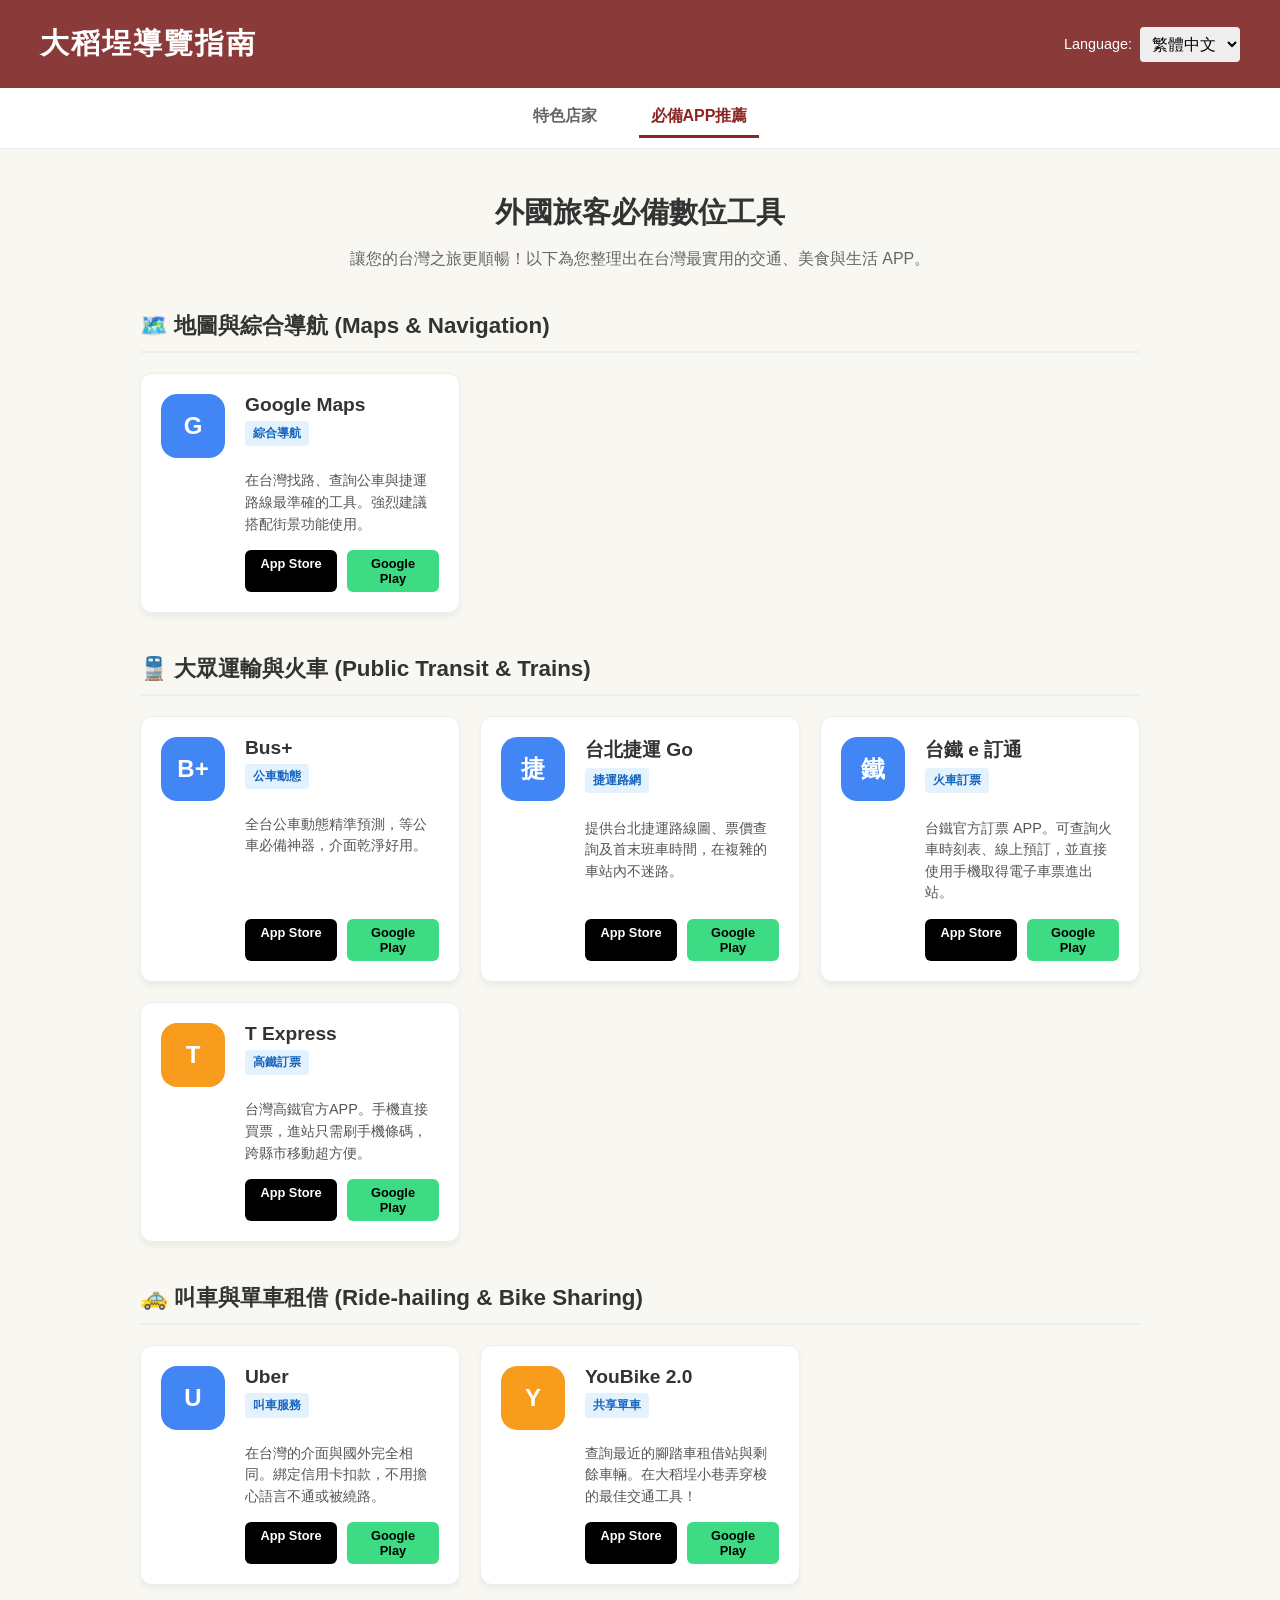
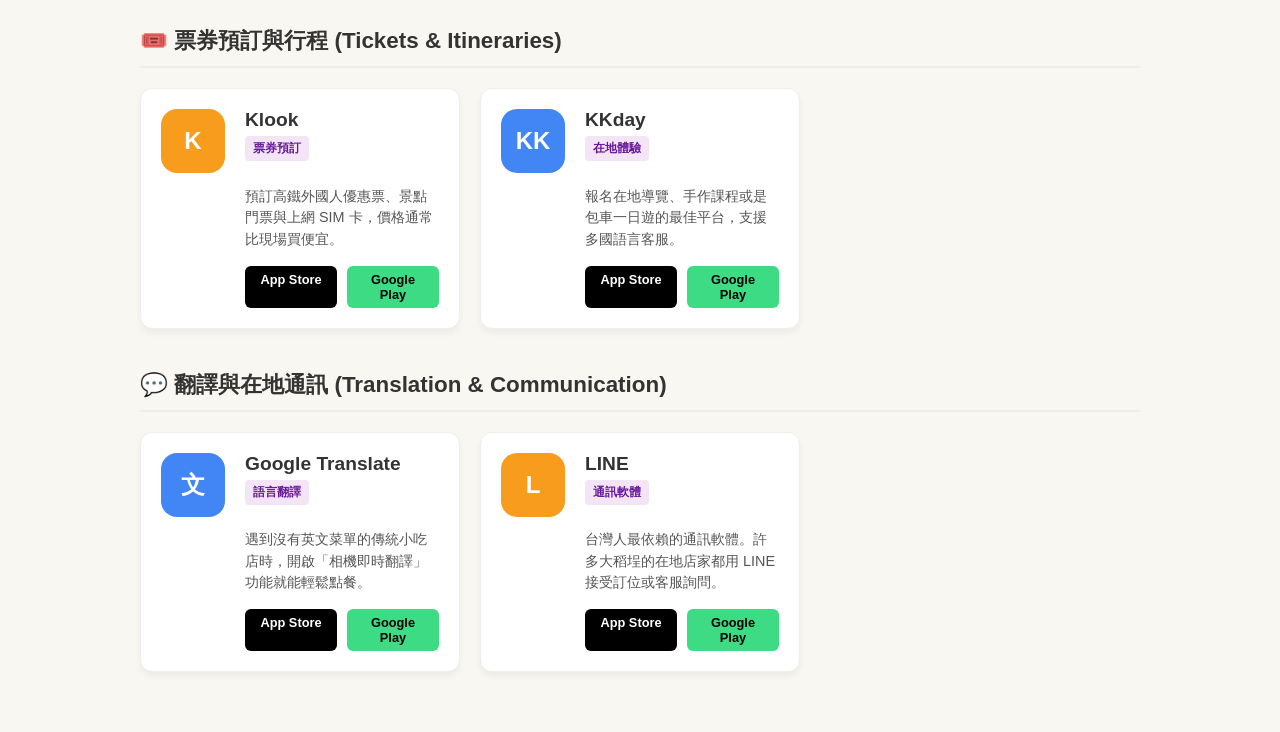
==== apps-guide.html @ 7f1c0ba9 "新增：加入台鐵 e 訂通 APP" ====
<!DOCTYPE html>
<html lang="zh-TW">
<head>
    <meta charset="UTF-8">
    <meta name="viewport" content="width=device-width, initial-scale=1.0">
    <title>台灣旅遊必備 APP | Dadaocheng Guide</title>
    <link rel="icon" type="image/png" href="favicon.png">
    <link rel="stylesheet" href="style.css">
</head>
<body>
  <header>
    <div class="header-container">
        <!-- 左側：網站標題 -->
        <div class="header-left">
            <h1 id="site-title" data-i18n="site_title">大稻埕導覽指南</h1>
        </div>
            <!-- 右側：🌟 把不見的語言選單加回來 -->
        <div class="header-right">
            <div class="lang-selector">
                <label for="lang-select">Language:</label>
                <select id="lang-select">
                    <option value="zh">繁體中文</option>
                    <option value="en">English</option>
                    <option value="ja">日本語</option>
                    <option value="ko">한국어</option>
                </select>
            </div>
        </div>
    </div>
</header>

<!-- 🌟 新增的白色導覽區塊，放在 header 和 main 之間 -->
<div class="sub-nav-container">
    <nav class="main-nav">
        <a href="index.html" data-i18n="nav_shops">特色店家</a>
        <!-- 在 apps-guide.html 中，class="active" 要放在下面這行 -->
        <a href="apps-guide.html" class="active" data-i18n="nav_apps">必備APP推薦</a>
    </nav>
</div>

<main>
    <main class="app-guide-main">
        <div class="intro-section">
            <h2 data-i18n="intro_title">外國旅客必備數位工具</h2>
            <p data-i18n="intro_desc">讓您的台灣之旅更順暢！以下為您整理出在台灣最實用的交通、美食與生活 APP。</p>
        </div>

       <!-- 類別：地圖與綜合導航 -->
        <section class="app-category">
            <h3 class="category-title" data-i18n="cat_nav">🗺️ 地圖與綜合導航 (Maps & Navigation)</h3>
            <div class="app-grid">
                <div class="app-card">
                    <div class="app-icon-wrapper"><div class="icon-placeholder bg-blue">G</div></div>
                    <div class="app-info">
                        <h4>Google Maps</h4>
                        <span class="badge badge-transit" data-i18n="badge_nav">綜合導航</span>
                        <p class="description" data-i18n="desc_gmaps">在台灣找路、查詢公車與捷運路線最準確的工具。強烈建議搭配街景功能使用。</p>
                        <div class="download-links">
                            <!-- 🌟 已更新真實連結與另開視窗 -->
                            <a href="https://apps.apple.com/app/google-maps/id585027354" target="_blank" class="btn-dl ios">App Store</a>
                            <a href="https://play.google.com/store/apps/details?id=com.google.android.apps.maps" target="_blank" class="btn-dl android">Google Play</a>
                        </div>
                    </div>
                </div>
                              
            </div>
        </section>

       <!-- 類別：大眾運輸與火車 -->
        <section class="app-category">
            <h3 class="category-title" data-i18n="cat_transit">🚆 大眾運輸與火車 (Public Transit & Trains)</h3>
            <div class="app-grid">
                
                <div class="app-card">
                    <div class="app-icon-wrapper"><div class="icon-placeholder bg-blue">B+</div></div>
                    <div class="app-info">
                        <h4>Bus+</h4>
                        <span class="badge badge-transit" data-i18n="badge_bus">公車動態</span>
                        <p class="description" data-i18n="desc_busplus">全台公車動態精準預測，等公車必備神器，介面乾淨好用。</p>
                        <div class="download-links">
                            <!-- 🌟 已更新 Bus+ 真實連結與另開視窗 -->
                            <a href="https://apps.apple.com/tw/app/id967861325" target="_blank" class="btn-dl ios">App Store</a>
                            <a href="https://play.google.com/store/apps/details?id=hearsilent.busplus" target="_blank" class="btn-dl android">Google Play</a>
                        </div>
                    </div>
                </div>

                <div class="app-card">
                    <div class="app-icon-wrapper"><div class="icon-placeholder bg-blue">捷</div></div>
                    <div class="app-info">
                        <h4>台北捷運 Go</h4>
                        <span class="badge badge-transit" data-i18n="badge_mrt">捷運路網</span>
                        <p class="description" data-i18n="desc_mrtgo">提供台北捷運路線圖、票價查詢及首末班車時間，在複雜的車站內不迷路。</p>
                        <div class="download-links">
                            <!-- 🌟 已更新台北捷運 Go 真實連結與另開視窗 -->
                            <a href="https://apps.apple.com/tw/app/%E5%8F%B0%E5%8C%97%E6%8D%B7%E9%81%8Bgo/id997212021" target="_blank" class="btn-dl ios">App Store</a>
                            <a href="https://play.google.com/store/apps/details?id=tw.com.trtc.is.android05&hl=en_NZ" target="_blank" class="btn-dl android">Google Play</a>
                        </div>
                    </div>
                </div>
                         <!-- 卡片：台鐵 e 訂通 -->
                <div class="app-card">
                    <div class="app-icon-wrapper"><div class="icon-placeholder bg-blue">鐵</div></div>
                    <div class="app-info">
                        <h4>台鐵 e 訂通</h4>
                        <!-- 新增的翻譯標籤 badge_tra 與 desc_tra -->
                        <span class="badge badge-transit" data-i18n="badge_tra">火車訂票</span>
                        <p class="description" data-i18n="desc_tra">台鐵官方訂票 APP。可查詢火車時刻表、線上預訂，並直接使用手機取得電子車票進出站。</p>
                        <div class="download-links">
                            <!-- 台鐵官方真實下載連結 -->
                            <a href="https://apps.apple.com/tw/app/台鐵e訂通/id1441617748" target="_blank" class="btn-dl ios">App Store</a>
                            <a href="https://play.google.com/store/apps/details?id=tw.gov.tra.twtraffic" target="_blank" class="btn-dl android">Google Play</a>
                        </div>
                    </div>
                </div>


                <div class="app-card">
                    <div class="app-icon-wrapper"><div class="icon-placeholder bg-orange">T</div></div>
                    <div class="app-info">
                        <h4>T Express</h4>
                        <span class="badge badge-transit" data-i18n="badge_hsr">高鐵訂票</span>
                        <p class="description" data-i18n="desc_texpress">台灣高鐵官方APP。手機直接買票，進站只需刷手機條碼，跨縣市移動超方便。</p>
                        <div class="download-links">
                            <!-- 🌟 已更新 T Express 真實連結與另開視窗 -->
                            <a href="https://apps.apple.com/tw/app/id468963664" target="_blank" class="btn-dl ios">App Store</a>
                            <a href="https://play.google.com/store/apps/details?id=tw.com.thsrc.texpress" target="_blank" class="btn-dl android">Google Play</a>
                        </div>
                    </div>
                </div>

            </div>
        </section>
      <!-- 類別：叫車與單車租借 -->
        <section class="app-category">
            <h3 class="category-title" data-i18n="cat_ride">🚕 叫車與單車租借 (Ride-hailing & Bike Sharing)</h3>
            <div class="app-grid">
                
                <!-- 卡片：Uber -->
                <div class="app-card">
                    <div class="app-icon-wrapper"><div class="icon-placeholder bg-blue">U</div></div>
                    <div class="app-info">
                        <h4>Uber</h4>
                        <span class="badge badge-transit" data-i18n="badge_taxi">叫車服務</span>
                        <p class="description" data-i18n="desc_uber">在台灣的介面與國外完全相同。綁定信用卡扣款，不用擔心語言不通或被繞路。</p>
                        <div class="download-links">
                            <a href="https://apps.apple.com/app/uber/id368677368" target="_blank" class="btn-dl ios">App Store</a>
                            <a href="https://play.google.com/store/apps/details?id=com.ubercab" target="_blank" class="btn-dl android">Google Play</a>
                        </div>
                    </div>
                </div>

                <!-- 卡片：YouBike 2.0 -->
                <div class="app-card">
                    <div class="app-icon-wrapper"><div class="icon-placeholder bg-orange">Y</div></div>
                    <div class="app-info">
                        <h4>YouBike 2.0</h4>
                        <span class="badge badge-transit" data-i18n="badge_bike">共享單車</span>
                        <p class="description" data-i18n="desc_youbike">查詢最近的腳踏車租借站與剩餘車輛。在大稻埕小巷弄穿梭的最佳交通工具！</p>
                        <div class="download-links">
                            <a href="https://apps.apple.com/tw/app/youbike微笑單車-官方版/id1483423095" target="_blank" class="btn-dl ios">App Store</a>
                            <a href="https://play.google.com/store/apps/details?id=tw.com.youbike.plus&pcampaignid=web_share" target="_blank" class="btn-dl android">Google Play</a>
                        </div>
                    </div>
                </div>

            </div>
        </section>


        <!-- 類別：票券預訂與行程 (重新開始新的獨立區塊) -->
        <section class="app-category">
            <h3 class="category-title" data-i18n="cat_ticket">🎟️ 票券預訂與行程 (Tickets & Itineraries)</h3>
            <div class="app-grid">
                <!-- 這裡是 Klook 的卡片開頭 -->
                <div class="app-card">
                    <div class="app-icon-wrapper"><div class="icon-placeholder bg-orange">K</div></div>
                    <div class="app-info">
                        <h4>Klook</h4>
                        <span class="badge badge-tool" data-i18n="badge_ticket">票券預訂</span>
                        <p class="description" data-i18n="desc_klook">預訂高鐵外國人優惠票、景點門票與上網 SIM 卡，價格通常比現場買便宜。</p>
                        <div class="download-links">
                            <!-- 🌟 已更新 Klook 真實連結與另開視窗 -->
                            <a href="https://apps.apple.com/tw/app/klook-全球旅遊-玩樂體驗預訂平台/id961850126" target="_blank" class="btn-dl ios">App Store</a>
                            <a href="https://play.google.com/store/apps/details?id=com.klook" target="_blank" class="btn-dl android">Google Play</a>
                        </div>
                    </div>
                </div>
                <div class="app-card">
                    <div class="app-icon-wrapper"><div class="icon-placeholder bg-blue">KK</div></div>
                    <div class="app-info">
                        <h4>KKday</h4>
                        <span class="badge badge-tool" data-i18n="badge_tour">在地體驗</span>
                        <p class="description" data-i18n="desc_kkday">報名在地導覽、手作課程或是包車一日遊的最佳平台，支援多國語言客服。</p>
                        <div class="download-links">
                            <!-- 🌟 已更新 KKday 真實連結與另開視窗 -->
                            <a href="https://apps.apple.com/us/app/kkday-your-travel-companion/id1248267356" target="_blank" class="btn-dl ios">App Store</a>
                            <a href="https://play.google.com/store/apps/details?id=com.kkday.member&pcampaignid=web_share" target="_blank" class="btn-dl android">Google Play</a>
                        </div>
                    </div>
                </div>
            </div>
        </section>

        <!-- 類別：翻譯與在地通訊 -->
        <section class="app-category">
            <h3 class="category-title" data-i18n="cat_comm">💬 翻譯與在地通訊 (Translation & Communication)</h3>
            <div class="app-grid">
                <div class="app-card">
                    <div class="app-icon-wrapper"><div class="icon-placeholder bg-blue">文</div></div>
                    <div class="app-info">
                        <h4>Google Translate</h4>
                        <span class="badge badge-tool" data-i18n="badge_translate">語言翻譯</span>
                        <p class="description" data-i18n="desc_translate">遇到沒有英文菜單的傳統小吃店時，開啟「相機即時翻譯」功能就能輕鬆點餐。</p>
                        <div class="download-links">
                            <!-- 🌟 已更新 Google Translate 真實連結與另開視窗 -->
                            <a href="https://apps.apple.com/tw/app/id414706506" target="_blank" class="btn-dl ios">App Store</a>
                            <a href="https://play.google.com/store/apps/details?id=com.google.android.apps.translate" target="_blank" class="btn-dl android">Google Play</a>
                        </div>
                    </div>
                </div>
                <div class="app-card">
                    <div class="app-icon-wrapper"><div class="icon-placeholder bg-orange">L</div></div>
                    <div class="app-info">
                        <h4>LINE</h4>
                        <span class="badge badge-tool" data-i18n="badge_comm">通訊軟體</span>
                        <p class="description" data-i18n="desc_line">台灣人最依賴的通訊軟體。許多大稻埕的在地店家都用 LINE 接受訂位或客服詢問。</p>
                        <div class="download-links">
                            <!-- 🌟 已更新 LINE 真實連結與另開視窗 -->
                            <a href="https://apps.apple.com/tw/app/id443904275" target="_blank" class="btn-dl ios">App Store</a>
                            <a href="https://play.google.com/store/apps/details?id=jp.naver.line.android" target="_blank" class="btn-dl android">Google Play</a>
                        </div>
                    </div>
                </div>
            </div>
        </section>
    </main>
    
    <!-- 引入我們接下來要寫的 JS 檔案 -->
  <script src="app-lang.js"></script>
</body>
</html>
---- style.css ----
/* 基礎設定與字體 */
:root {
    --primary-color: #8B3A3A; /* 復古紅磚色 */
    --bg-color: #F9F7F1; /* 溫暖紙張色 */
    --card-bg: #FFFFFF;
    --text-main: #333333;
    --text-light: #777777;
    --border-color: #E0DCD3;
}

body {
    font-family: "Helvetica Neue", Arial, "Hiragino Kaku Gothic ProN", "Hiragino Sans", Meiryo, sans-serif;
    margin: 0;
    padding: 0;
    background-color: var(--bg-color);
    color: var(--text-main);
}

/* 頁首 */
header {
    background-color: var(--primary-color);
    color: white;
    padding: 1.5rem 2rem;
    box-shadow: 0 2px 10px rgba(0,0,0,0.1);
}

/* 調整 header 容器的布局 */
.header-container {
    max-width: 1200px;
    margin: 0 auto;
    display: flex;
    justify-content: space-between;
    align-items: center;
    position: relative; /* 確保內容不會跑版 */
}

/* 確保 header-right 正常顯示 */
/* 右側區塊排版 */
.header-right {
    display: flex;
    align-items: center;
    gap: 20px; /* 修正間距：讓時間和選單保持適中距離 */
}

/* 時間文字樣式 */
.update-time {
    color: #ffffff; /* 變成白色，在紅磚色背景上才看得到 */
    font-size: 0.9rem;
    font-weight: 500;
}

/* 🌟 新增：語言選擇器容器排版 */
.lang-selector {
    display: flex;
    align-items: center;
    gap: 8px; /* Language 標籤與下拉選單的距離 */
}

/* 🌟 新增：Language 標籤文字樣式 */
.lang-selector label {
    color: #ffffff;
    font-size: 0.9rem; /* 與時間文字保持相同大小 */
    font-weight: 500;
    cursor: pointer;
}

h1 {
    margin: 0;
    font-size: 1.8rem;
    letter-spacing: 2px;
}

.lang-selector select {
    padding: 0.5rem;
    border-radius: 4px;
    border: none;
    font-size: 1rem;
    cursor: pointer;
}

/* 篩選列 */
.filter-bar {
    max-width: 1200px;
    margin: 2rem auto;
    display: flex;
    justify-content: center;
    gap: 1rem;
    flex-wrap: wrap;
    padding: 0 1rem;
}

.filter-btn {
    background-color: transparent;
    border: 1px solid var(--primary-color);
    color: var(--primary-color);
    padding: 0.5rem 1.2rem;
    border-radius: 20px;
    cursor: pointer;
    transition: all 0.3s ease;
    font-size: 1rem;
}

.filter-btn.active, .filter-btn:hover {
    background-color: var(--primary-color);
    color: white;
}

/* 店家網格 */
.grid-container {
    max-width: 1200px;
    margin: 0 auto 3rem auto;
    display: grid;
    grid-template-columns: repeat(auto-fill, minmax(280px, 1fr));
    gap: 2rem;
    padding: 0 1rem;
}

/* 店家卡片 */
.shop-card {
    background-color: var(--card-bg);
    border: 5px solid var(--border-color);
    border-radius: 8px;
    padding: 1.5rem;
    transition: transform 0.2s ease, box-shadow 0.2s ease;
}

.shop-card:hover {
    transform: translateY(-5px);
    box-shadow: 0 8px 20px rgba(0,0,0,0.08);
}

.shop-category {
    font-size: 1.1rem;
    background-color: var(--bg-color);
    color: var(--primary-color);
    padding: 0.2rem 0.6rem;
    border-radius: 4px;
    display: inline-block;
    margin-bottom: 0.8rem;
}

.shop-title {
    margin: 0 0 1rem 0;
    font-size: 1.4rem;
}

.shop-info {
    margin: 0.5rem 0;
    font-size: 0.95rem;
    color: var(--text-light);
    display: flex;
    align-items: flex-start;
    gap: 0.5rem;
}
.shop-description {
    font-size: 0.9rem;
    color: #555;
    margin: 0 0 1rem 0;
    line-height: 1.5;
    display: -webkit-box;
    -webkit-line-clamp: 4;
    line-clamp: 4;
    -webkit-box-orient: vertical;
    overflow: hidden;
}
/* 響應式設計 */
@media (max-width: 768px) {
    .header-container {
        flex-direction: column;
        gap: 1rem;
    }
    
}
/* ===== 必備 APP 頁面專屬樣式 ===== */

.app-guide-main {
    max-width: 1000px;
    margin: 0 auto;
    padding: 20px;
}

.intro-section {
    text-align: center;
    margin-bottom: 40px;
}

.intro-section h2 {
    font-size: 1.8rem;
    color: #333;
    margin-bottom: 10px;
}

.intro-section p {
    color: #666;
}

.category-title {
    font-size: 1.4rem;
    margin-bottom: 20px;
    padding-bottom: 10px;
    border-bottom: 2px solid #eee;
    color: #333;
}

.app-grid {
    display: grid;
    /* 電腦版自動排成兩欄，手機版自動變成單欄 */
    grid-template-columns: repeat(auto-fill, minmax(320px, 1fr));
    gap: 20px;
    margin-bottom: 40px;
}

/* APP 卡片設計 */
.app-card {
    display: flex;
    background: #fff;
    border: 1px solid #eee;
    border-radius: 12px;
    padding: 20px;
    box-shadow: 0 4px 6px rgba(0,0,0,0.05);
    transition: transform 0.2s ease, box-shadow 0.2s ease;
}

.app-card:hover {
    transform: translateY(-5px);
    box-shadow: 0 8px 15px rgba(0,0,0,0.1);
}

/* 圖示區塊 */
.app-icon-wrapper {
    flex-shrink: 0;
    margin-right: 20px;
}

/* 佔位用 Icon 樣式 (等您有圖片後可以替換成 img) */
.icon-placeholder {
    width: 64px;
    height: 64px;
    border-radius: 16px;
    display: flex;
    align-items: center;
    justify-content: center;
    color: white;
    font-size: 24px;
    font-weight: bold;
}
.bg-blue { background-color: #4285F4; }
.bg-orange { background-color: #F89C1E; }

/* 卡片文字與按鈕區塊 */
.app-info {
    display: flex;
    flex-direction: column;
}

.app-info h4 {
    margin: 0 0 5px 0;
    font-size: 1.2rem;
    color: #333;
}

.badge {
    display: inline-block;
    padding: 4px 8px;
    border-radius: 4px;
    font-size: 0.75rem;
    font-weight: bold;
    margin-bottom: 10px;
    width: max-content;
}

.badge-transit { background-color: #e3f2fd; color: #1565c0; }
.badge-tool { background-color: #f3e5f5; color: #6a1b9a; }

.description {
    font-size: 0.9rem;
    color: #555;
    line-height: 1.5;
    flex-grow: 1; /* 讓文字區塊自動撐開，讓下方的按鈕對齊底部 */
    margin-bottom: 15px;
}

/* 下載按鈕設計 */
.download-links {
    display: flex;
    gap: 10px;
}

.btn-dl {
    text-decoration: none;
    font-size: 0.8rem;
    padding: 6px 12px;
    border-radius: 6px;
    font-weight: bold;
    text-align: center;
    flex: 1;
}

.ios {
    background-color: #000;
    color: #fff;
}

.android {
    background-color: #3DDC84;
    color: #000;
}
/* --- 子導覽列外層區塊 --- */
.sub-nav-container, .sub-nav-bar { 
    background-color: #ffffff; 
    border-bottom: 1px solid #eaeaea; 
    display: flex;
    justify-content: center; /* 讓內容置中 */
    width: 100%; /* 確保區塊佔滿整個畫面寬度 */
}
/* --- 選單按鈕排版 --- */
.main-nav {
    display: flex;
    justify-content: center; /* 🌟 強制裡面的按鈕也置中 */
    gap: 30px; /* 按鈕之間的距離 */
    padding: 10px 0; 
}

.main-nav a {
    text-decoration: none;
    color: #666666; 
    font-weight: bold;
    font-size: 1rem;
    padding: 8px 12px;
    transition: all 0.2s ease;
}
.main-nav a:hover {
    color: #000000;
}
/* --- 當前頁面高亮 (Active) --- */
.main-nav a.active {
    color: #8C2626; 
    border-bottom: 3px solid #8C2626; 
}
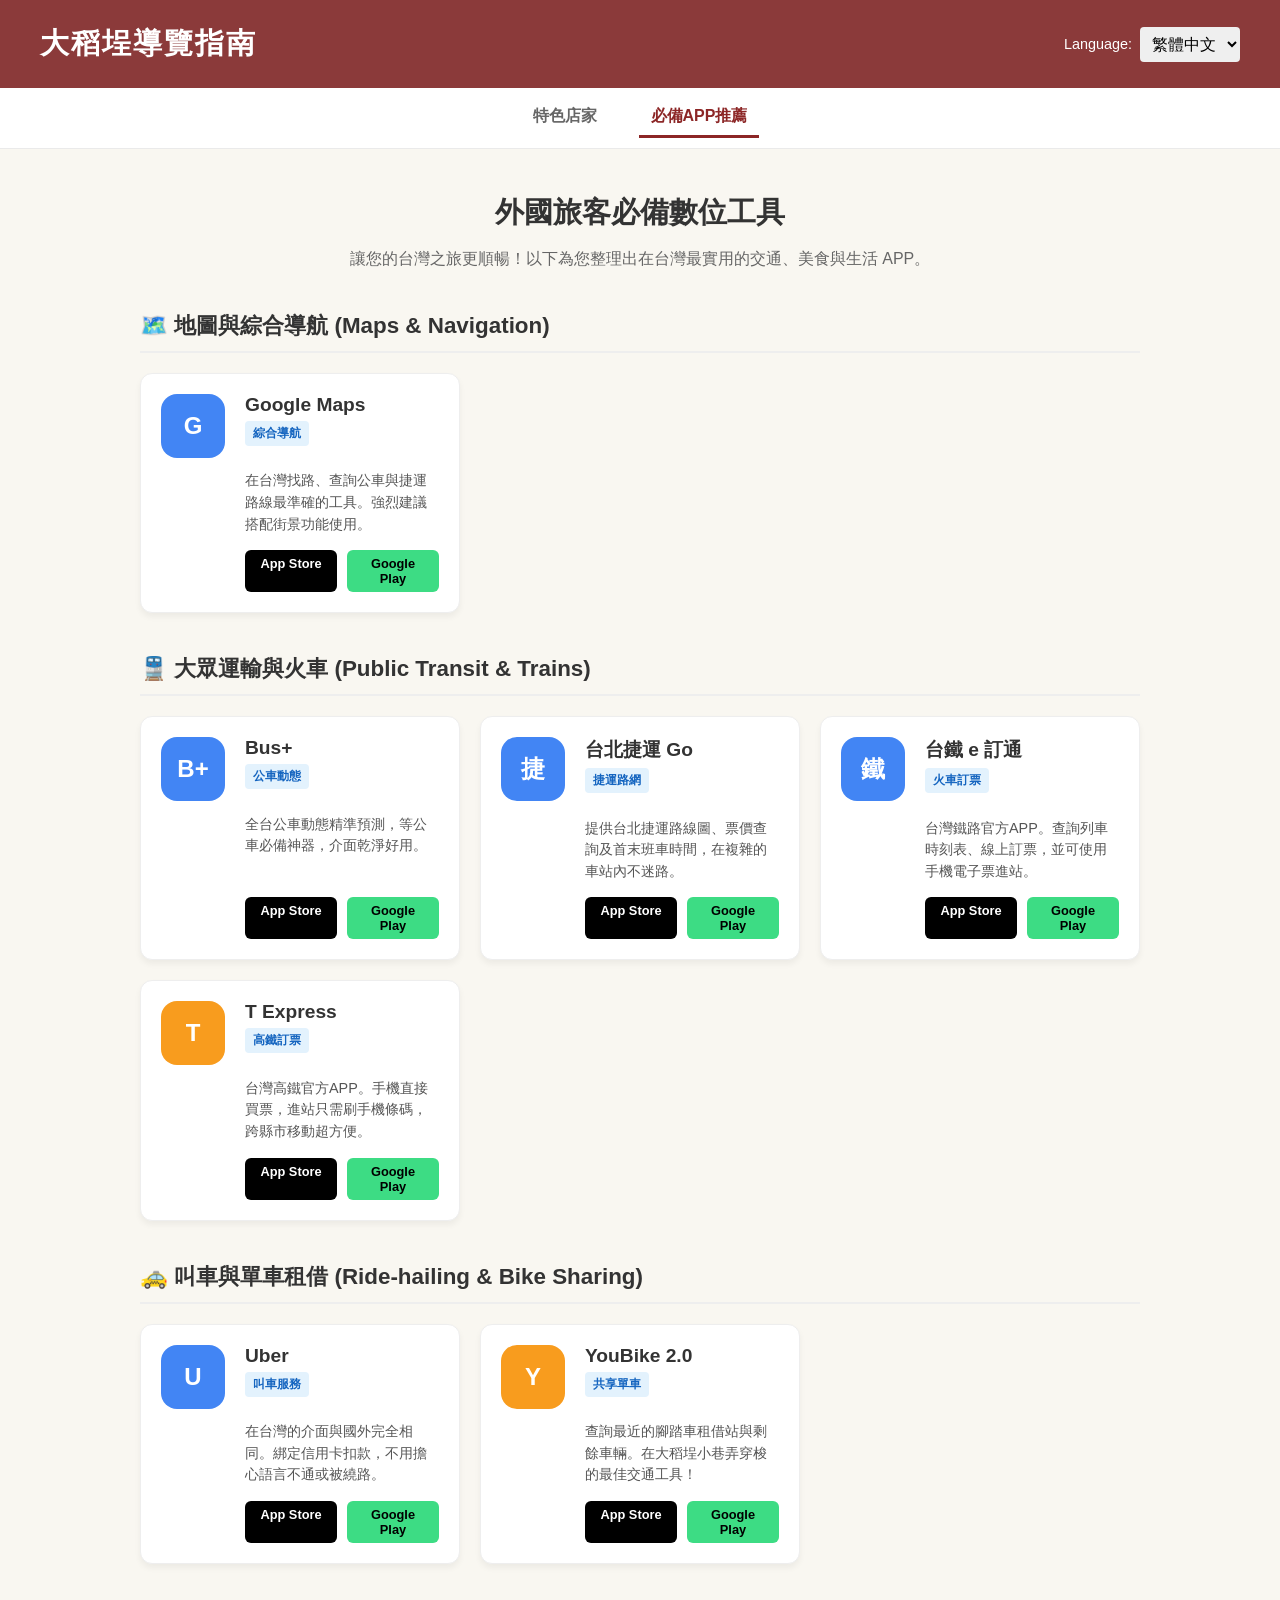
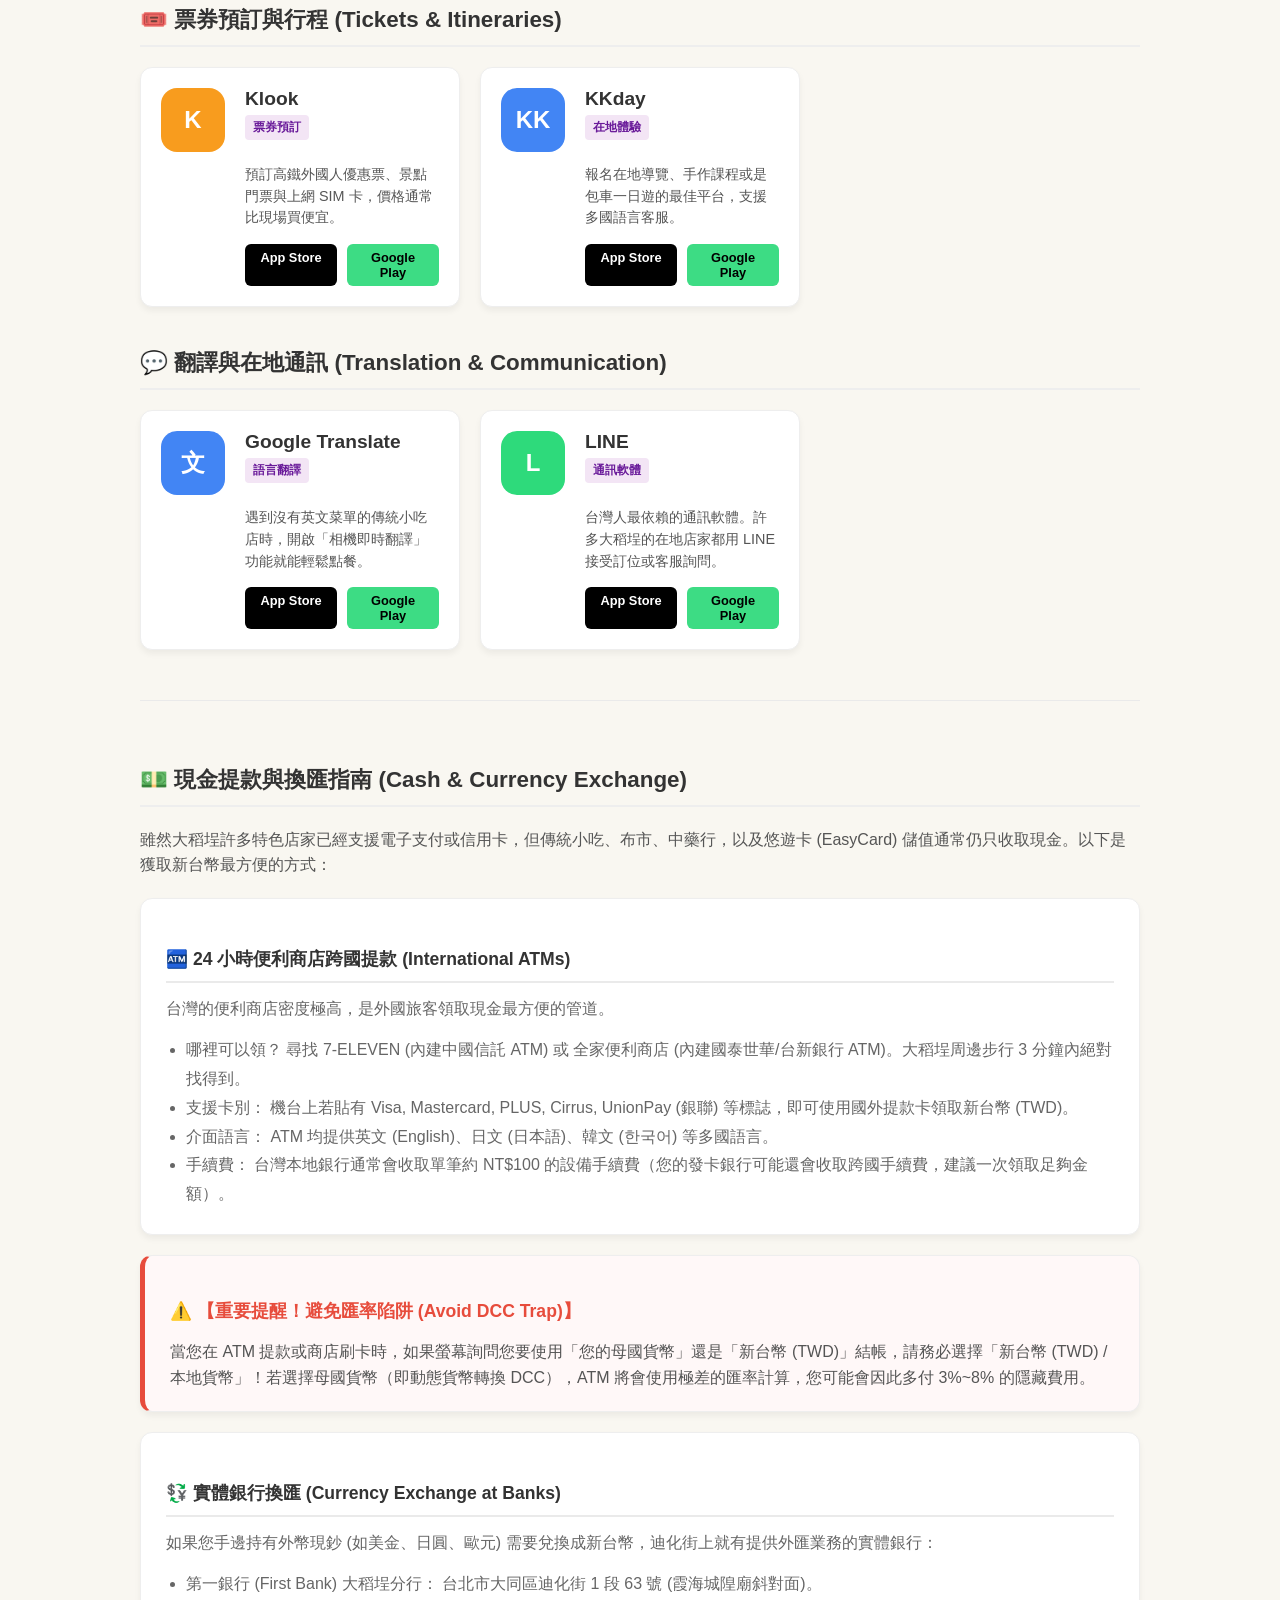
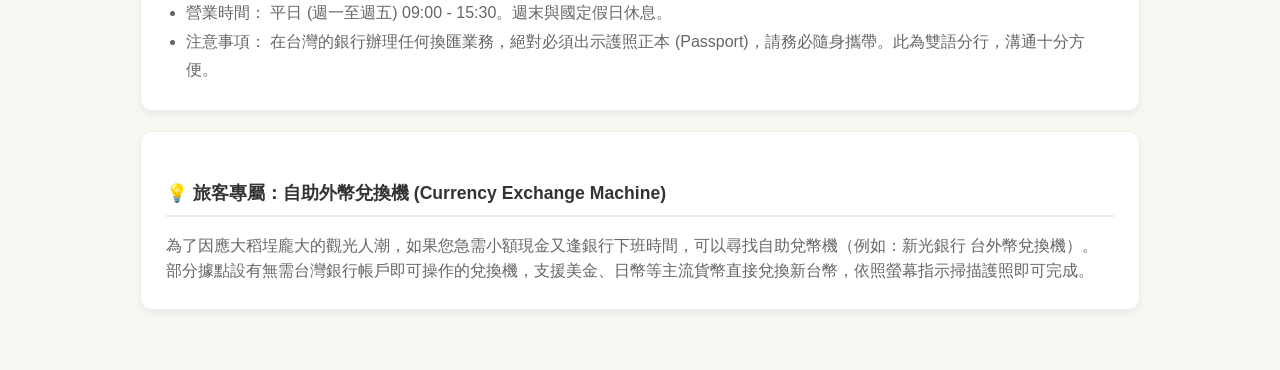
==== commit 6f8d69d6: "新增：現金提款與換匯指南及四國語言翻譯" ====
--- a/apps-guide.html
+++ b/apps-guide.html
@@ -220,7 +220,7 @@
                     </div>
                 </div>
                 <div class="app-card">
-                    <div class="app-icon-wrapper"><div class="icon-placeholder bg-orange">L</div></div>
+                    <div class="app-icon-wrapper"><div class="icon-placeholder bg-green">L</div></div>
                     <div class="app-info">
                         <h4>LINE</h4>
                         <span class="badge badge-tool" data-i18n="badge_comm">通訊軟體</span>
@@ -234,9 +234,53 @@
                 </div>
             </div>
         </section>
+<!-- 💰 現金提款與換匯指南 (獨立區塊) -->
+        <section class="app-category exchange-guide" style="margin-top: 50px; border-top: 1px solid #eaeaea; padding-top: 40px;">
+            <h3 class="category-title" data-i18n="cat_exchange">💵 現金提款與換匯指南 (Cash & Currency Exchange)</h3>
+            <p style="color: #555; line-height: 1.6; margin-bottom: 20px;" data-i18n="desc_exchange_intro">雖然大稻埕許多特色店家已經支援電子支付或信用卡，但傳統小吃、布市、中藥行，以及悠遊卡 (EasyCard) 儲值通常仍只收取現金。以下是獲取新台幣最方便的方式：</p>
+
+            <div class="app-grid" style="grid-template-columns: 1fr;"> 
+                
+                <!-- 1. 便利商店提款 -->
+                <div class="app-card" style="display: block; padding: 25px;">
+                    <h4 style="margin-bottom: 15px; color: #333; font-size: 1.1rem; border-bottom: 2px solid #eaeaea; padding-bottom: 10px;" data-i18n="title_atm">🏧 24 小時便利商店跨國提款 (International ATMs)</h4>
+                    <p style="color: #666; margin-bottom: 15px;" data-i18n="desc_atm_intro">台灣的便利商店密度極高，是外國旅客領取現金最方便的管道。</p>
+                    <ul style="margin-bottom: 0; padding-left: 20px; color: #666; line-height: 1.8;">
+                        <li data-i18n="atm_li_1"><strong>哪裡可以領？</strong> 尋找 7-ELEVEN (內建中國信託 ATM) 或 全家便利商店 (內建國泰世華/台新銀行 ATM)。大稻埕周邊步行 3 分鐘內絕對找得到。</li>
+                        <li data-i18n="atm_li_2"><strong>支援卡別：</strong> 機台上若貼有 Visa, Mastercard, PLUS, Cirrus, UnionPay (銀聯) 等標誌，即可使用國外提款卡領取新台幣 (TWD)。</li>
+                        <li data-i18n="atm_li_3"><strong>介面語言：</strong> ATM 均提供英文 (English)、日文 (日本語)、韓文 (한국어) 等多國語言。</li>
+                        <li data-i18n="atm_li_4"><strong>手續費：</strong> 台灣本地銀行通常會收取單筆約 NT$100 的設備手續費（您的發卡銀行可能還會收取跨國手續費，建議一次領取足夠金額）。</li>
+                    </ul>
+                </div>
+
+                <!-- 2. DCC 警告 -->
+                <div class="app-card" style="display: block; padding: 20px 25px; background-color: #fff8f8; border-left: 5px solid #e74c3c;">
+                    <h4 style="margin-bottom: 10px; color: #e74c3c; font-size: 1.1rem;" data-i18n="title_dcc">⚠️ 【重要提醒！避免匯率陷阱 (Avoid DCC Trap)】</h4>
+                    <p style="color: #555; line-height: 1.6; margin-bottom: 0;" data-i18n="desc_dcc">當您在 ATM 提款或商店刷卡時，如果螢幕詢問您要使用「您的母國貨幣」還是「新台幣 (TWD)」結帳，<strong>請務必選擇「新台幣 (TWD) / 本地貨幣」！</strong>若選擇母國貨幣（即動態貨幣轉換 DCC），ATM 將會使用極差的匯率計算，您可能會因此多付 3%~8% 的隱藏費用。</p>
+                </div>
+
+                <!-- 3. 實體銀行換匯 -->
+                <div class="app-card" style="display: block; padding: 25px;">
+                    <h4 style="margin-bottom: 15px; color: #333; font-size: 1.1rem; border-bottom: 2px solid #eaeaea; padding-bottom: 10px;" data-i18n="title_bank">💱 實體銀行換匯 (Currency Exchange at Banks)</h4>
+                    <p style="color: #666; margin-bottom: 15px;" data-i18n="desc_bank_intro">如果您手邊持有外幣現鈔 (如美金、日圓、歐元) 需要兌換成新台幣，迪化街上就有提供外匯業務的實體銀行：</p>
+                    <ul style="margin-bottom: 0; padding-left: 20px; color: #666; line-height: 1.8;">
+                        <li data-i18n="bank_li_1"><strong>第一銀行 (First Bank) 大稻埕分行：</strong> 台北市大同區迪化街 1 段 63 號 (霞海城隍廟斜對面)。</li>
+                        <li data-i18n="bank_li_2"><strong>營業時間：</strong> 平日 (週一至週五) 09:00 - 15:30。週末與國定假日休息。</li>
+                        <li data-i18n="bank_li_3"><strong>注意事項：</strong> 在台灣的銀行辦理任何換匯業務，<strong>絕對必須出示護照正本 (Passport)</strong>，請務必隨身攜帶。此為雙語分行，溝通十分方便。</li>
+                    </ul>
+                </div>
+
+                <!-- 4. 自助外幣兌換機 -->
+                <div class="app-card" style="display: block; padding: 25px;">
+                    <h4 style="margin-bottom: 15px; color: #333; font-size: 1.1rem; border-bottom: 2px solid #eaeaea; padding-bottom: 10px;" data-i18n="title_machine">💡 旅客專屬：自助外幣兌換機 (Currency Exchange Machine)</h4>
+                    <p style="color: #666; line-height: 1.6; margin-bottom: 0;" data-i18n="desc_machine">為了因應大稻埕龐大的觀光人潮，如果您急需小額現金又逢銀行下班時間，可以尋找自助兌幣機（例如：<strong>新光銀行 台外幣兌換機</strong>）。部分據點設有無需台灣銀行帳戶即可操作的兌換機，支援美金、日幣等主流貨幣直接兌換新台幣，依照螢幕指示掃描護照即可完成。</p>
+                </div>
+
+            </div>
+        </section>
+
     </main>
-    
-    <!-- 引入我們接下來要寫的 JS 檔案 -->
+        <!-- 引入我們接下來要寫的 JS 檔案 -->
   <script src="app-lang.js"></script>
 </body>
 </html>
--- a/style.css
+++ b/style.css
@@ -246,7 +246,7 @@
 }
 .bg-blue { background-color: #4285F4; }
 .bg-orange { background-color: #F89C1E; }
-
+.bg-green { background-color: #2eda7b; }
 /* 卡片文字與按鈕區塊 */
 .app-info {
     display: flex;
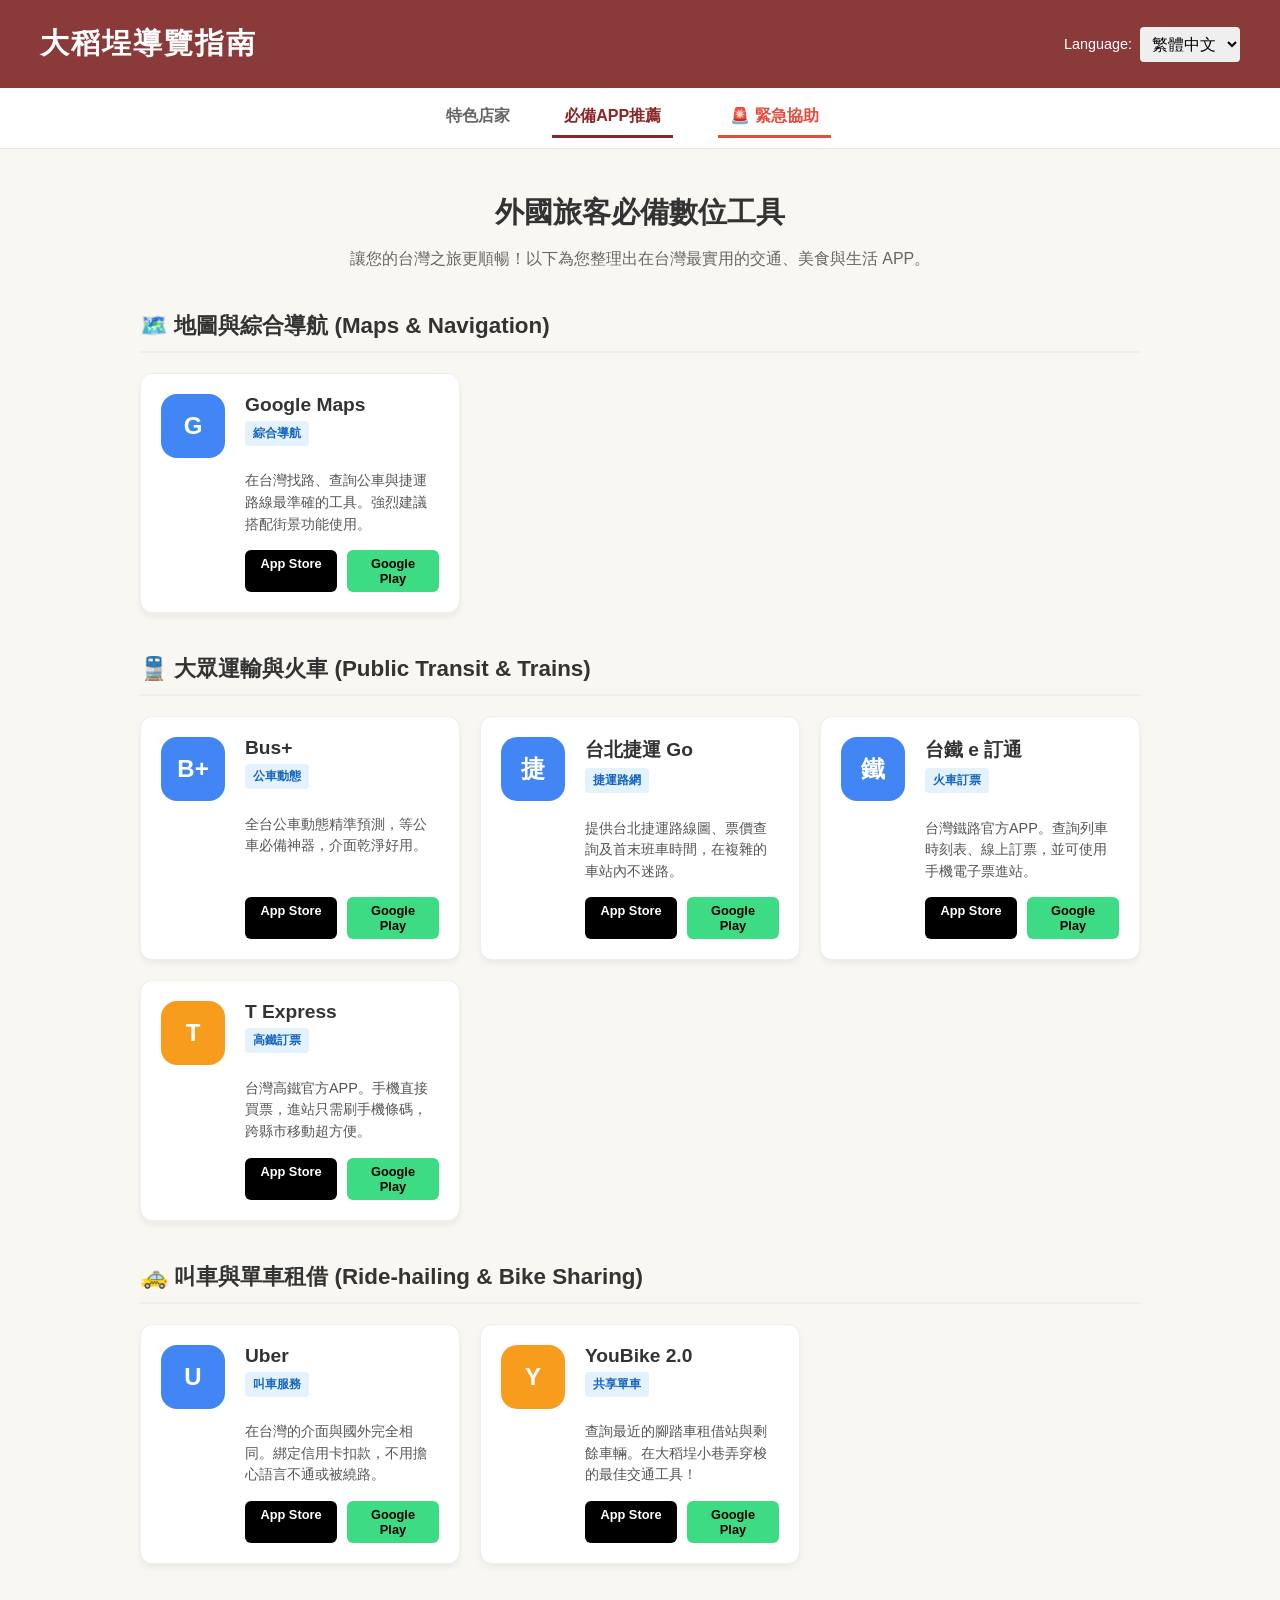
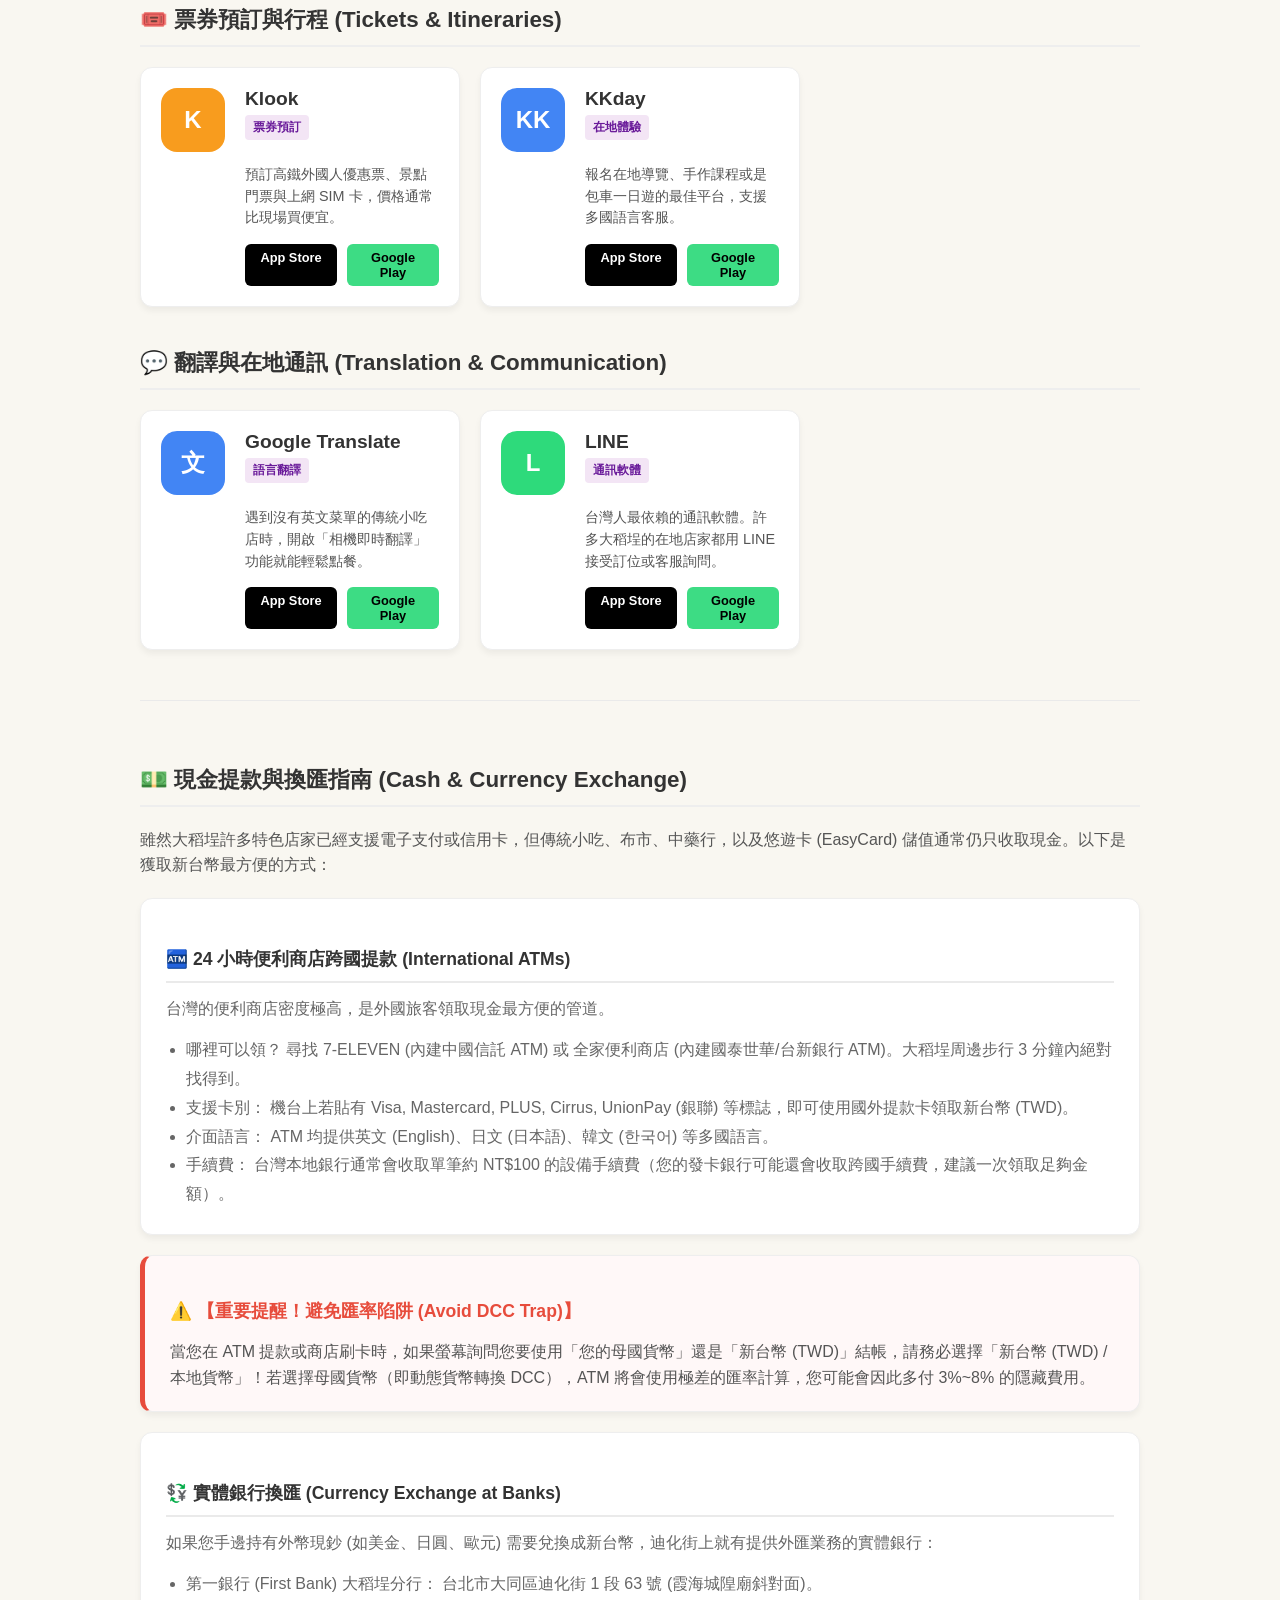
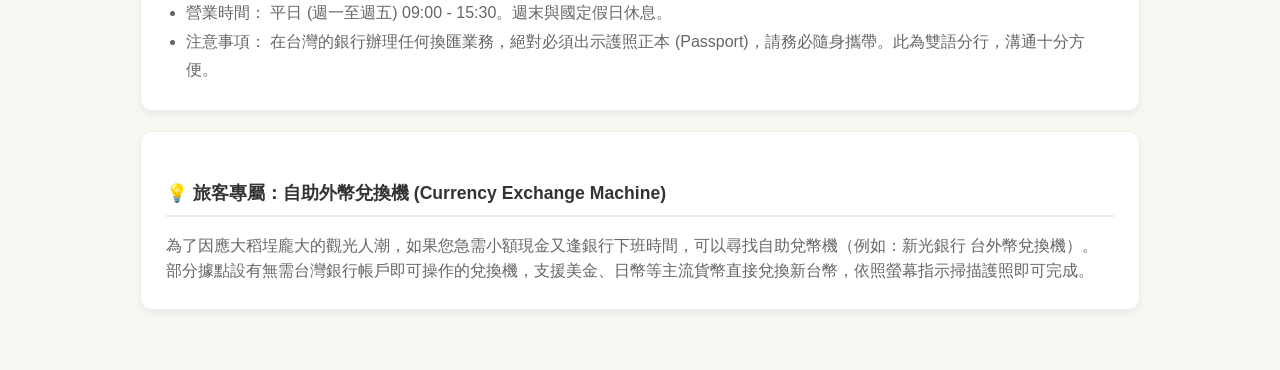
==== commit 0bb9be20: "新增 緊急協助" ====
--- a/apps-guide.html
+++ b/apps-guide.html
@@ -35,6 +35,7 @@
         <a href="index.html" data-i18n="nav_shops">特色店家</a>
         <!-- 在 apps-guide.html 中，class="active" 要放在下面這行 -->
         <a href="apps-guide.html" class="active" data-i18n="nav_apps">必備APP推薦</a>
+        <a href="emergency.html" data-i18n="nav_emergency" style="margin: 0 15px; text-decoration: none; color: #e74c3c; font-weight: bold; border-bottom: 3px solid #e74c3c; padding-bottom: 5px;">🚨 緊急協助</a>
     </nav>
 </div>
 
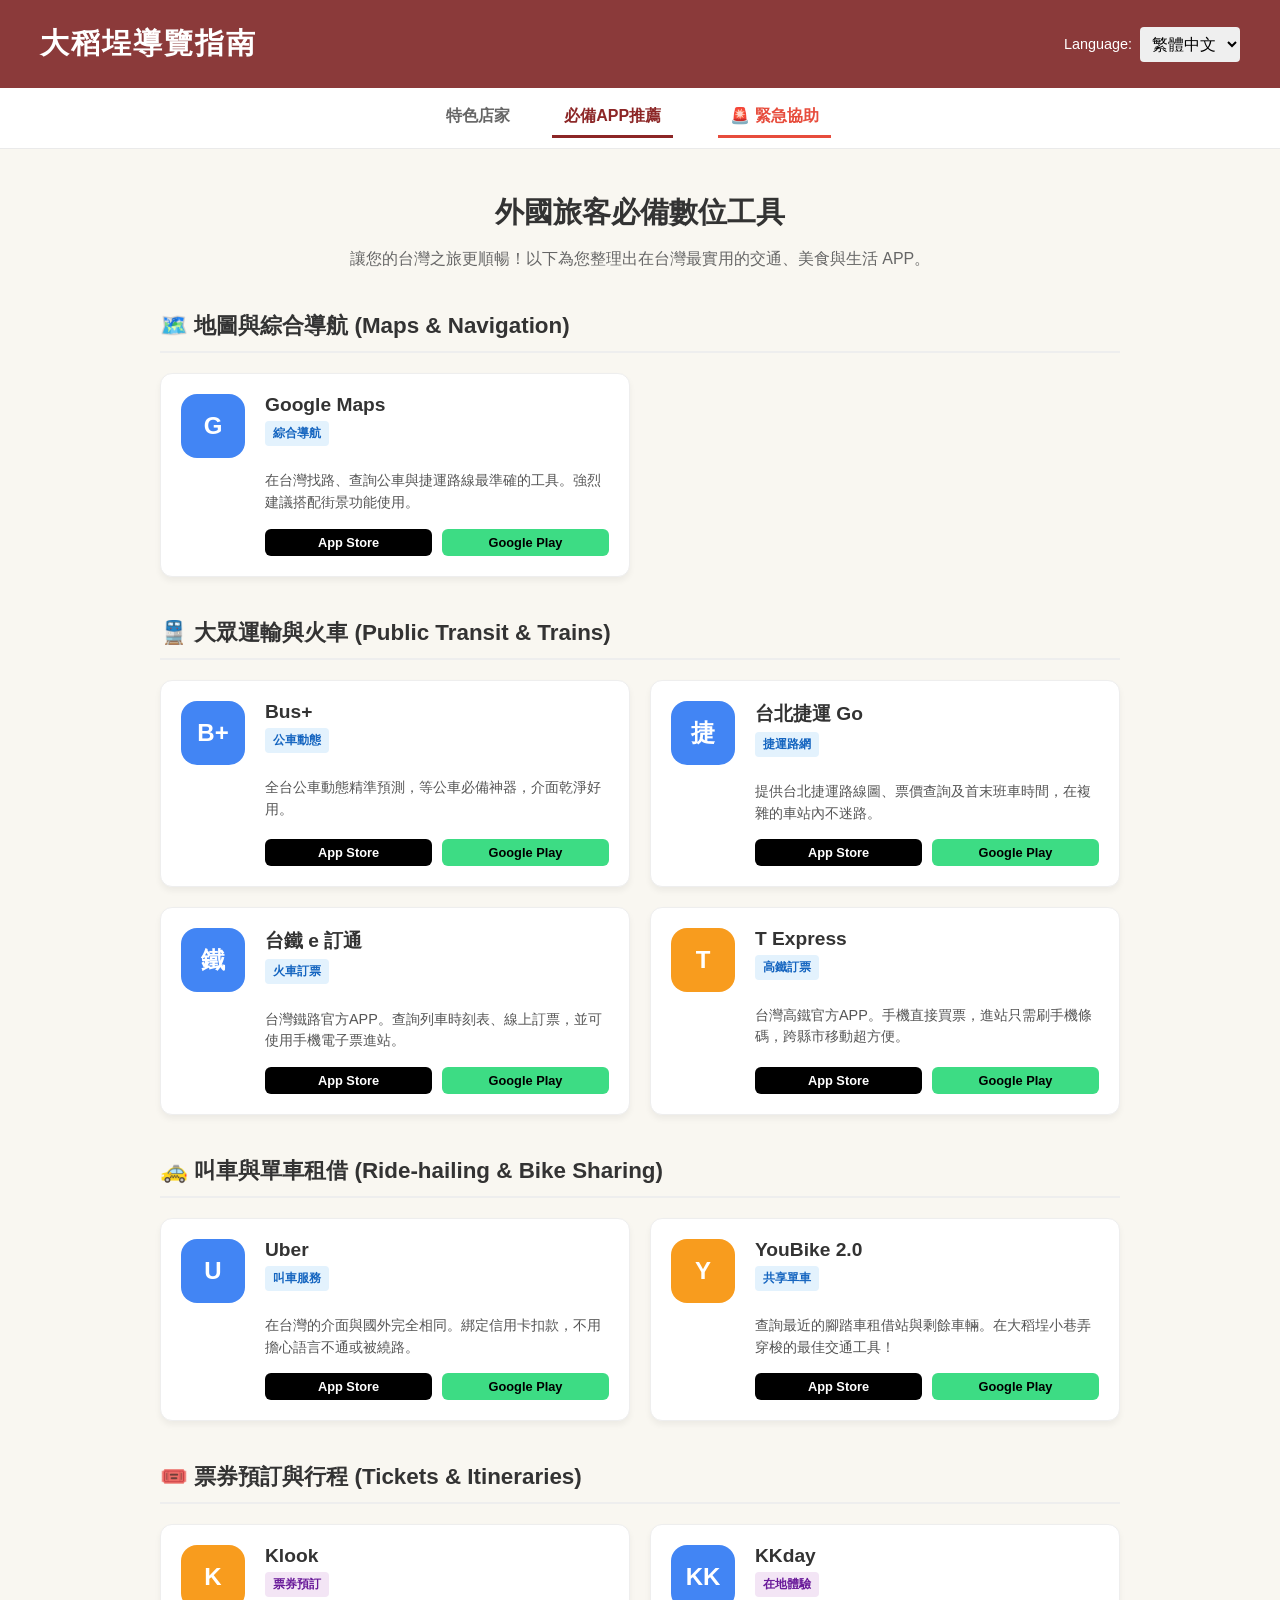
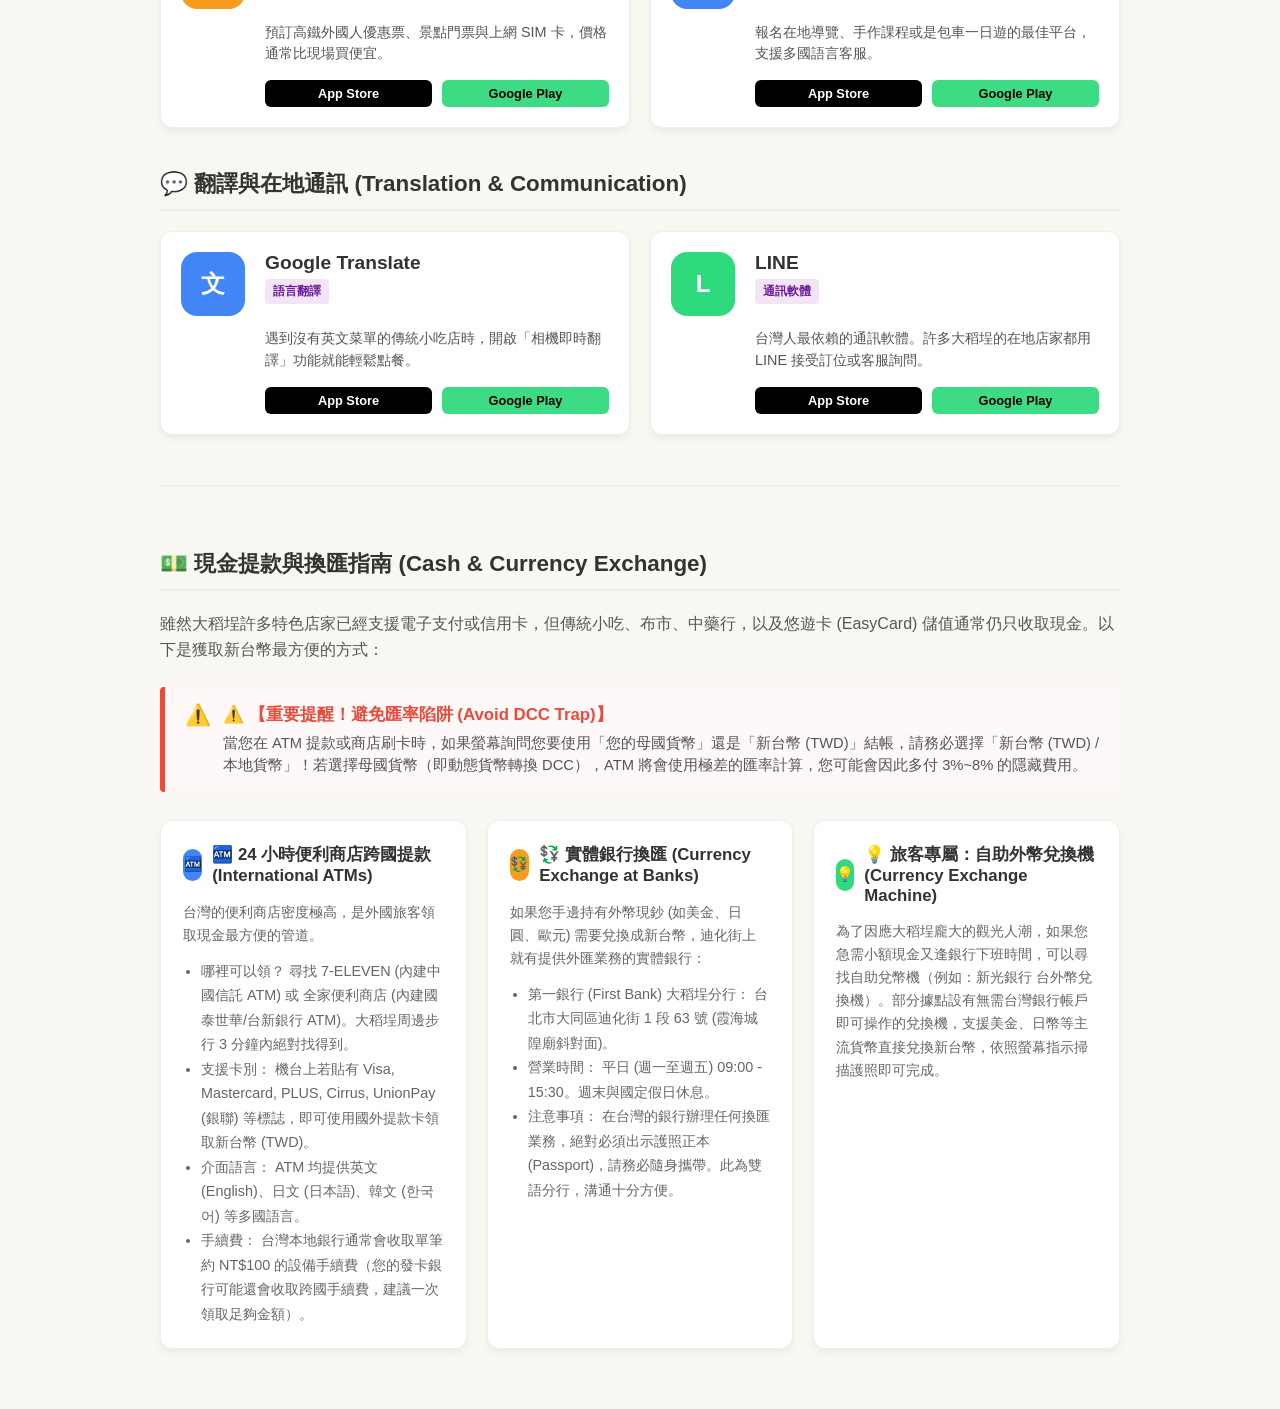
==== commit 071a7b35: "使用kimi更新" ====
--- a/apps-guide.html
+++ b/apps-guide.html
@@ -6,6 +6,7 @@
     <title>台灣旅遊必備 APP | Dadaocheng Guide</title>
     <link rel="icon" type="image/png" href="favicon.png">
     <link rel="stylesheet" href="style.css">
+<base target="_blank">
 </head>
 <body>
   <header>
@@ -39,8 +40,7 @@
     </nav>
 </div>
 
-<main>
-    <main class="app-guide-main">
+<main class="app-guide-main">
         <div class="intro-section">
             <h2 data-i18n="intro_title">外國旅客必備數位工具</h2>
             <p data-i18n="intro_desc">讓您的台灣之旅更順暢！以下為您整理出在台灣最實用的交通、美食與生活 APP。</p>
@@ -105,7 +105,7 @@
                     <div class="app-info">
                         <h4>台鐵 e 訂通</h4>
                         <!-- 新增的翻譯標籤 badge_tra 與 desc_tra -->
-                        <span class="badge badge-transit" data-i18n="badge_tra">火車訂票</span>
+                        <span class="badge badge-transit" >火車訂票</span>
                         <p class="description" data-i18n="desc_tra">台鐵官方訂票 APP。可查詢火車時刻表、線上預訂，並直接使用手機取得電子車票進出站。</p>
                         <div class="download-links">
                             <!-- 台鐵官方真實下載連結 -->
@@ -236,49 +236,63 @@
             </div>
         </section>
 <!-- 💰 現金提款與換匯指南 (獨立區塊) -->
-        <section class="app-category exchange-guide" style="margin-top: 50px; border-top: 1px solid #eaeaea; padding-top: 40px;">
-            <h3 class="category-title" data-i18n="cat_exchange">💵 現金提款與換匯指南 (Cash & Currency Exchange)</h3>
-            <p style="color: #555; line-height: 1.6; margin-bottom: 20px;" data-i18n="desc_exchange_intro">雖然大稻埕許多特色店家已經支援電子支付或信用卡，但傳統小吃、布市、中藥行，以及悠遊卡 (EasyCard) 儲值通常仍只收取現金。以下是獲取新台幣最方便的方式：</p>
-
-            <div class="app-grid" style="grid-template-columns: 1fr;"> 
-                
-                <!-- 1. 便利商店提款 -->
-                <div class="app-card" style="display: block; padding: 25px;">
-                    <h4 style="margin-bottom: 15px; color: #333; font-size: 1.1rem; border-bottom: 2px solid #eaeaea; padding-bottom: 10px;" data-i18n="title_atm">🏧 24 小時便利商店跨國提款 (International ATMs)</h4>
-                    <p style="color: #666; margin-bottom: 15px;" data-i18n="desc_atm_intro">台灣的便利商店密度極高，是外國旅客領取現金最方便的管道。</p>
-                    <ul style="margin-bottom: 0; padding-left: 20px; color: #666; line-height: 1.8;">
-                        <li data-i18n="atm_li_1"><strong>哪裡可以領？</strong> 尋找 7-ELEVEN (內建中國信託 ATM) 或 全家便利商店 (內建國泰世華/台新銀行 ATM)。大稻埕周邊步行 3 分鐘內絕對找得到。</li>
-                        <li data-i18n="atm_li_2"><strong>支援卡別：</strong> 機台上若貼有 Visa, Mastercard, PLUS, Cirrus, UnionPay (銀聯) 等標誌，即可使用國外提款卡領取新台幣 (TWD)。</li>
-                        <li data-i18n="atm_li_3"><strong>介面語言：</strong> ATM 均提供英文 (English)、日文 (日本語)、韓文 (한국어) 等多國語言。</li>
-                        <li data-i18n="atm_li_4"><strong>手續費：</strong> 台灣本地銀行通常會收取單筆約 NT$100 的設備手續費（您的發卡銀行可能還會收取跨國手續費，建議一次領取足夠金額）。</li>
-                    </ul>
-                </div>
-
-                <!-- 2. DCC 警告 -->
-                <div class="app-card" style="display: block; padding: 20px 25px; background-color: #fff8f8; border-left: 5px solid #e74c3c;">
-                    <h4 style="margin-bottom: 10px; color: #e74c3c; font-size: 1.1rem;" data-i18n="title_dcc">⚠️ 【重要提醒！避免匯率陷阱 (Avoid DCC Trap)】</h4>
-                    <p style="color: #555; line-height: 1.6; margin-bottom: 0;" data-i18n="desc_dcc">當您在 ATM 提款或商店刷卡時，如果螢幕詢問您要使用「您的母國貨幣」還是「新台幣 (TWD)」結帳，<strong>請務必選擇「新台幣 (TWD) / 本地貨幣」！</strong>若選擇母國貨幣（即動態貨幣轉換 DCC），ATM 將會使用極差的匯率計算，您可能會因此多付 3%~8% 的隱藏費用。</p>
-                </div>
-
-                <!-- 3. 實體銀行換匯 -->
-                <div class="app-card" style="display: block; padding: 25px;">
-                    <h4 style="margin-bottom: 15px; color: #333; font-size: 1.1rem; border-bottom: 2px solid #eaeaea; padding-bottom: 10px;" data-i18n="title_bank">💱 實體銀行換匯 (Currency Exchange at Banks)</h4>
-                    <p style="color: #666; margin-bottom: 15px;" data-i18n="desc_bank_intro">如果您手邊持有外幣現鈔 (如美金、日圓、歐元) 需要兌換成新台幣，迪化街上就有提供外匯業務的實體銀行：</p>
-                    <ul style="margin-bottom: 0; padding-left: 20px; color: #666; line-height: 1.8;">
-                        <li data-i18n="bank_li_1"><strong>第一銀行 (First Bank) 大稻埕分行：</strong> 台北市大同區迪化街 1 段 63 號 (霞海城隍廟斜對面)。</li>
-                        <li data-i18n="bank_li_2"><strong>營業時間：</strong> 平日 (週一至週五) 09:00 - 15:30。週末與國定假日休息。</li>
-                        <li data-i18n="bank_li_3"><strong>注意事項：</strong> 在台灣的銀行辦理任何換匯業務，<strong>絕對必須出示護照正本 (Passport)</strong>，請務必隨身攜帶。此為雙語分行，溝通十分方便。</li>
-                    </ul>
-                </div>
-
-                <!-- 4. 自助外幣兌換機 -->
-                <div class="app-card" style="display: block; padding: 25px;">
-                    <h4 style="margin-bottom: 15px; color: #333; font-size: 1.1rem; border-bottom: 2px solid #eaeaea; padding-bottom: 10px;" data-i18n="title_machine">💡 旅客專屬：自助外幣兌換機 (Currency Exchange Machine)</h4>
-                    <p style="color: #666; line-height: 1.6; margin-bottom: 0;" data-i18n="desc_machine">為了因應大稻埕龐大的觀光人潮，如果您急需小額現金又逢銀行下班時間，可以尋找自助兌幣機（例如：<strong>新光銀行 台外幣兌換機</strong>）。部分據點設有無需台灣銀行帳戶即可操作的兌換機，支援美金、日幣等主流貨幣直接兌換新台幣，依照螢幕指示掃描護照即可完成。</p>
-                </div>
-
-            </div>
-        </section>
+        <!-- 💰 現金提款與換匯指南 (獨立區塊) -->
+<!-- 💰 現金提款與換匯指南 (獨立區塊) -->
+<section class="app-category exchange-guide" style="margin-top: 50px; border-top: 1px solid #eaeaea; padding-top: 40px;">
+    <h3 class="category-title" data-i18n="cat_exchange">💵 現金提款與換匯指南 (Cash & Currency Exchange)</h3>
+    <p style="color: #555; line-height: 1.6; margin-bottom: 25px;" data-i18n="desc_exchange_intro">雖然大稻埕許多特色店家已經支援電子支付或信用卡，但傳統小吃、布市、中藥行，以及悠遊卡 (EasyCard) 儲值通常仍只收取現金。以下是獲取新台幣最方便的方式：</p>
+
+    <!-- DCC 警告 -->
+    <div style="display: flex; gap: 12px; align-items: flex-start; padding: 16px 20px; background-color: #fff8f8; border-left: 5px solid #e74c3c; border-radius: 4px; margin-bottom: 28px;">
+        <span style="font-size: 1.3rem; line-height: 1.2;">⚠️</span>
+        <div>
+            <h4 style="margin: 0 0 6px; color: #e74c3c; font-size: 1.05rem;" data-i18n="title_dcc">⚠️ 【重要提醒！避免匯率陷阱 (Avoid DCC Trap)】</h4>
+            <p style="color: #555; line-height: 1.5; margin: 0; font-size: 0.92rem;" data-i18n="desc_dcc">當您在 ATM 提款或商店刷卡時，如果螢幕詢問您要使用「您的母國貨幣」還是「新台幣 (TWD)」結帳，請務必選擇「新台幣 (TWD) / 本地貨幣」！若選擇母國貨幣（即動態貨幣轉換 DCC），ATM 將會使用極差的匯率計算，您可能會因此多付 3%~8% 的隱藏費用。</p>
+        </div>
+    </div>
+
+    <div class="app-grid" style="grid-template-columns: repeat(auto-fit, minmax(300px, 1fr)); gap: 20px;">
+
+        <!-- 1. 便利商店提款 -->
+        <div class="app-card" style="display: block; padding: 22px;">
+            <div style="display:flex; align-items:center; gap:10px; margin-bottom: 14px;">
+                <div class="icon-placeholder bg-blue" style="width:32px; height:32px; font-size:0.9rem; display:flex; align-items:center; justify-content:center;">🏧</div>
+                <h4 style="margin: 0; color: #333; font-size: 1.05rem;" data-i18n="title_atm">🏧 24 小時便利商店跨國提款 (International ATMs)</h4>
+            </div>
+            <p style="color: #666; font-size: 0.9rem; line-height: 1.6; margin-bottom: 12px;" data-i18n="desc_atm_intro">台灣的便利商店密度極高，是外國旅客領取現金最方便的管道。</p>
+            <ul style="color: #666; font-size: 0.9rem; line-height: 1.7; padding-left: 18px; margin: 0;">
+                <li data-i18n="atm_li_1">哪裡可以領？ 尋找 7-ELEVEN (內建中國信託 ATM) 或 全家便利商店 (內建國泰世華/台新銀行 ATM)。大稻埕周邊步行 3 分鐘內絕對找得到。</li>
+                <li data-i18n="atm_li_2">支援卡別： 機台上若貼有 Visa, Mastercard, PLUS, Cirrus, UnionPay (銀聯) 等標誌，即可使用國外提款卡領取新台幣 (TWD)。</li>
+                <li data-i18n="atm_li_3">介面語言： ATM 均提供英文 (English)、日文 (日本語)、韓文 (한국어) 等多國語言。</li>
+                <li data-i18n="atm_li_4">手續費： 台灣本地銀行通常會收取單筆約 NT$100 的設備手續費（您的發卡銀行可能還會收取跨國手續費，建議一次領取足夠金額）。</li>
+            </ul>
+        </div>
+
+        <!-- 2. 實體銀行換匯 -->
+        <div class="app-card" style="display: block; padding: 22px;">
+            <div style="display:flex; align-items:center; gap:10px; margin-bottom: 14px;">
+                <div class="icon-placeholder bg-orange" style="width:32px; height:32px; font-size:0.9rem; display:flex; align-items:center; justify-content:center;">💱</div>
+                <h4 style="margin: 0; color: #333; font-size: 1.05rem;" data-i18n="title_bank">💱 實體銀行換匯 (Currency Exchange at Banks)</h4>
+            </div>
+            <p style="color: #666; font-size: 0.9rem; line-height: 1.6; margin-bottom: 12px;" data-i18n="desc_bank_intro">如果您手邊持有外幣現鈔 (如美金、日圓、歐元) 需要兌換成新台幣，迪化街上就有提供外匯業務的實體銀行：</p>
+            <ul style="color: #666; font-size: 0.9rem; line-height: 1.7; padding-left: 18px; margin: 0;">
+                <li data-i18n="bank_li_1">第一銀行 (First Bank) 大稻埕分行： 台北市大同區迪化街 1 段 63 號 (霞海城隍廟斜對面)。</li>
+                <li data-i18n="bank_li_2">營業時間： 平日 (週一至週五) 09:00 - 15:30。週末與國定假日休息。</li>
+                <li data-i18n="bank_li_3">注意事項： 在台灣的銀行辦理任何換匯業務，絕對必須出示護照正本 (Passport)，請務必隨身攜帶。此為雙語分行，溝通十分方便。</li>
+            </ul>
+        </div>
+
+        <!-- 3. 自助外幣兌換機 -->
+        <div class="app-card" style="display: block; padding: 22px;">
+            <div style="display:flex; align-items:center; gap:10px; margin-bottom: 14px;">
+                <div class="icon-placeholder bg-green" style="width:32px; height:32px; font-size:0.9rem; display:flex; align-items:center; justify-content:center;">💡</div>
+                <h4 style="margin: 0; color: #333; font-size: 1.05rem;" data-i18n="title_machine">💡 旅客專屬：自助外幣兌換機 (Currency Exchange Machine)</h4>
+            </div>
+            <p style="color: #666; font-size: 0.9rem; line-height: 1.6; margin: 0;" data-i18n="desc_machine">為了因應大稻埕龐大的觀光人潮，如果您急需小額現金又逢銀行下班時間，可以尋找自助兌幣機（例如：新光銀行 台外幣兌換機）。部分據點設有無需台灣銀行帳戶即可操作的兌換機，支援美金、日幣等主流貨幣直接兌換新台幣，依照螢幕指示掃描護照即可完成。</p>
+        </div>
+
+    </div>
+</section>
 
     </main>
         <!-- 引入我們接下來要寫的 JS 檔案 -->
--- a/style.css
+++ b/style.css
@@ -1,4 +1,9 @@
 /* 基礎設定與字體 */
+/* 基礎設定與字體 */
+*, *::before, *::after {
+    box-sizing: border-box;
+}
+
 :root {
     --primary-color: #8B3A3A; /* 復古紅磚色 */
     --bg-color: #F9F7F1; /* 溫暖紙張色 */
@@ -14,6 +19,43 @@
     padding: 0;
     background-color: var(--bg-color);
     color: var(--text-main);
+}
+
+/* 圖片響應式 */
+img {
+    max-width: 100%;
+    height: auto;
+    display: block;
+}
+
+
+/* 無障礙：鍵盤導航焦點樣式 */
+:focus-visible {
+    outline: 2px solid var(--primary-color);
+    outline-offset: 2px;
+}
+
+a:focus-visible,
+button:focus-visible,
+select:focus-visible {
+    outline: 2px solid var(--primary-color);
+    outline-offset: 2px;
+    border-radius: 4px;
+}
+
+
+/* 無障礙：鍵盤導航焦點樣式 */
+:focus-visible {
+    outline: 2px solid var(--primary-color);
+    outline-offset: 2px;
+}
+
+a:focus-visible,
+button:focus-visible,
+select:focus-visible {
+    outline: 2px solid var(--primary-color);
+    outline-offset: 2px;
+    border-radius: 4px;
 }
 
 /* 頁首 */
@@ -336,4 +378,114 @@
 .main-nav a.active {
     color: #8C2626; 
     border-bottom: 3px solid #8C2626; 
+}
+
+/* 更小螢幕（手機直向） */
+@media (max-width: 480px) {
+    header {
+        padding: 1rem;
+    }
+
+    h1 {
+        font-size: 1.2rem;
+        letter-spacing: 1px;
+    }
+
+    .shop-title {
+        font-size: 1.2rem;
+    }
+
+    .shop-description {
+        font-size: 0.85rem;
+    }
+
+    .shop-info {
+        font-size: 0.85rem;
+    }
+
+    .app-card {
+        padding: 15px;
+    }
+
+    .icon-placeholder {
+        width: 48px;
+        height: 48px;
+        font-size: 18px;
+    }
+
+    .app-info h4 {
+        font-size: 1.1rem;
+    }
+
+    .description {
+        font-size: 0.85rem;
+    }
+
+    .btn-dl {
+        font-size: 0.75rem;
+        padding: 5px 10px;
+    }
+
+    .intro-section h2 {
+        font-size: 1.4rem;
+    }
+
+    .category-title {
+        font-size: 1.2rem;
+    }
+
+    .main-nav {
+        gap: 10px;
+    }
+
+    .main-nav a {
+        font-size: 0.85rem;
+        padding: 5px 6px;
+    }
+}
+
+/* 列印樣式：方便旅客列印店家資訊 */
+@media print {
+    header,
+    .sub-nav-container,
+    .filter-bar,
+    .lang-selector,
+    .update-time,
+    .download-links {
+        display: none !important;
+    }
+
+    body {
+        background: white;
+        color: black;
+    }
+
+    .shop-card {
+        break-inside: avoid;
+        border: 1px solid #ccc;
+        box-shadow: none;
+        page-break-inside: avoid;
+    }
+
+    .shop-card:hover {
+        transform: none;
+        box-shadow: none;
+    }
+
+    a {
+        text-decoration: none;
+        color: black;
+    }
+
+    a[href]::after {
+        content: " (" attr(href) ")";
+        font-size: 0.8rem;
+        color: #666;
+        word-break: break-all;
+    }
+
+    .app-card {
+        break-inside: avoid;
+        page-break-inside: avoid;
+    }
 }
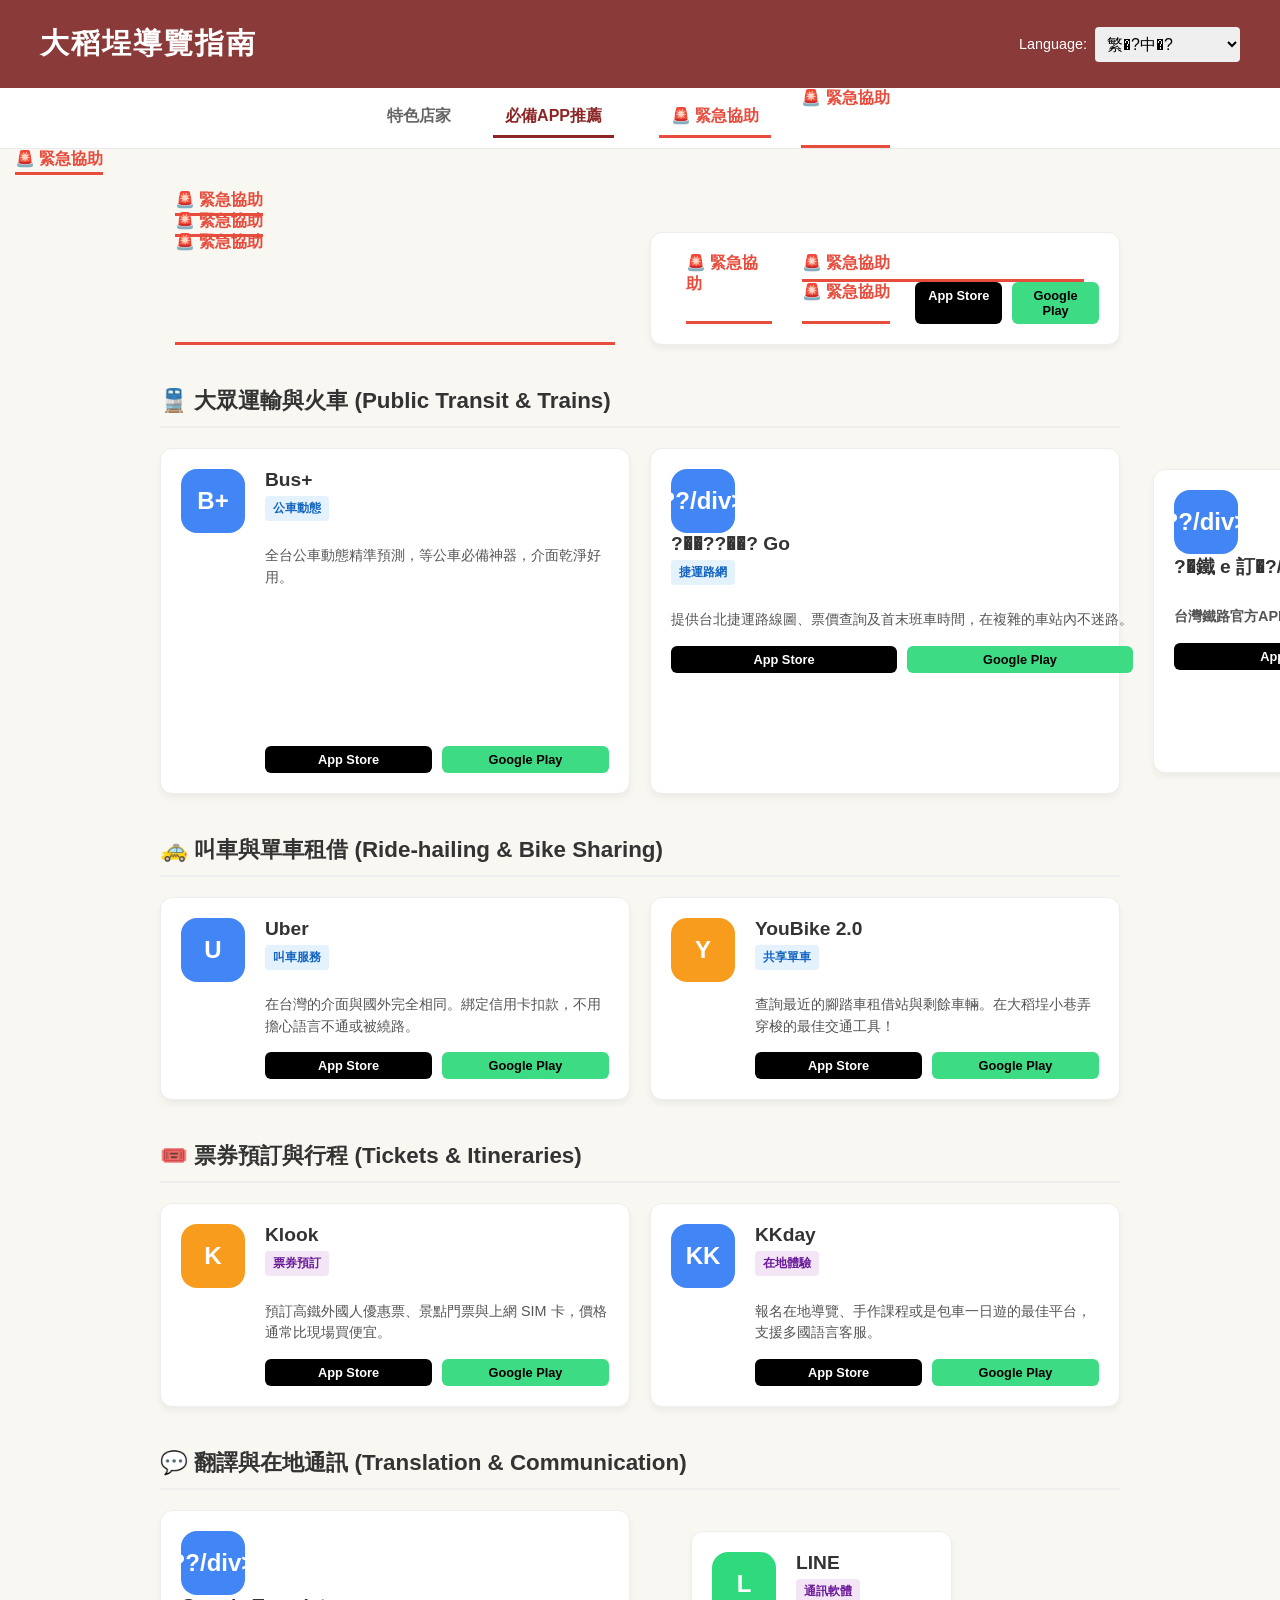
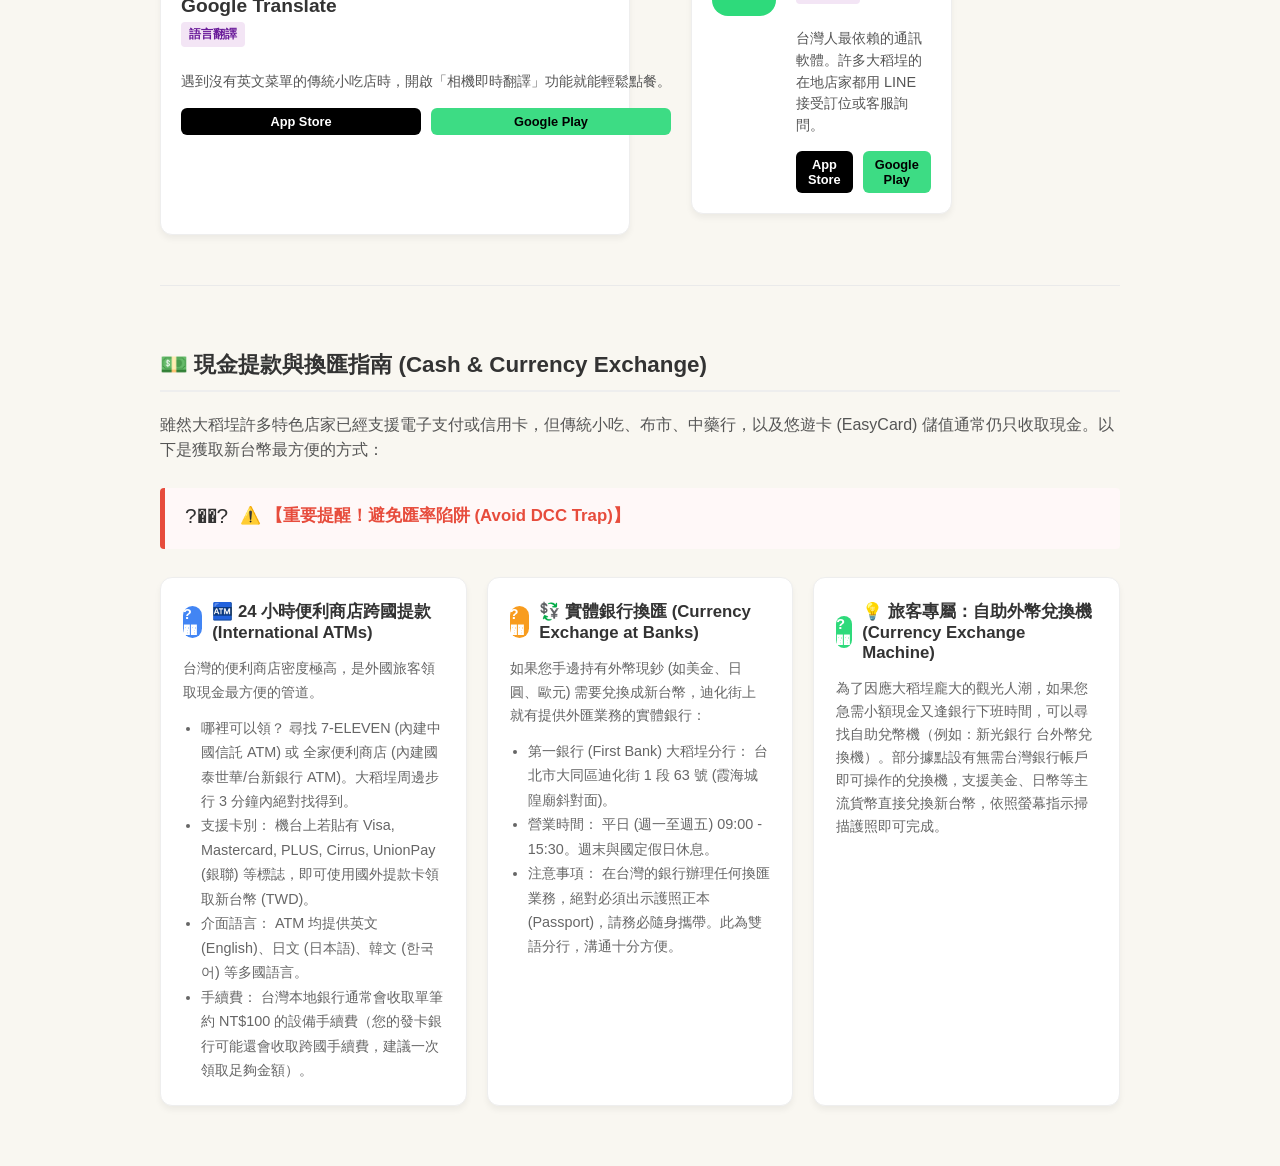
==== commit 24f3604a: "更新 GitHub 檔案" ====
--- a/apps-guide.html
+++ b/apps-guide.html
@@ -3,63 +3,68 @@
 <head>
     <meta charset="UTF-8">
     <meta name="viewport" content="width=device-width, initial-scale=1.0">
-    <title>台灣旅遊必備 APP | Dadaocheng Guide</title>
+    <title>?�灣?��?必�? APP | Dadaocheng Guide</title>
     <link rel="icon" type="image/png" href="favicon.png">
+   <!-- ?�入?��?�?PWA 設�? ?? -->
+    <link rel="manifest" href="manifest.json">
+    <meta name="theme-color" content="#8B3A3A">
+    <link rel="apple-touch-icon" href="favicon.png">
+    <!-- ?�入?��?�?PWA 設�? ?? -->
     <link rel="stylesheet" href="style.css">
-<base target="_blank">
+<base target="_self">
 </head>
 <body>
   <header>
     <div class="header-container">
-        <!-- 左側：網站標題 -->
+        <!-- 左側：網站�?�?-->
         <div class="header-left">
-            <h1 id="site-title" data-i18n="site_title">大稻埕導覽指南</h1>
-        </div>
-            <!-- 右側：🌟 把不見的語言選單加回來 -->
+            <h1 id="site-title" data-i18n="site_title">大稻?��?覽�???/h1>
+        </div>
+            <!-- ?�側：�???��?見�?語�??�單?��?�?-->
         <div class="header-right">
             <div class="lang-selector">
                 <label for="lang-select">Language:</label>
                 <select id="lang-select">
-                    <option value="zh">繁體中文</option>
+                    <option value="zh">繁�?中�?</option>
                     <option value="en">English</option>
-                    <option value="ja">日本語</option>
-                    <option value="ko">한국어</option>
+                    <option value="ja">?�本�?/option>
+                    <option value="ko">?�국??/option>
                 </select>
             </div>
         </div>
     </div>
 </header>
 
-<!-- 🌟 新增的白色導覽區塊，放在 header 和 main 之間 -->
+<!-- ?? ?��??�白?��?覽�?塊�??�在 header ??main 之�? -->
 <div class="sub-nav-container">
     <nav class="main-nav">
-        <a href="index.html" data-i18n="nav_shops">特色店家</a>
-        <!-- 在 apps-guide.html 中，class="active" 要放在下面這行 -->
-        <a href="apps-guide.html" class="active" data-i18n="nav_apps">必備APP推薦</a>
-        <a href="emergency.html" data-i18n="nav_emergency" style="margin: 0 15px; text-decoration: none; color: #e74c3c; font-weight: bold; border-bottom: 3px solid #e74c3c; padding-bottom: 5px;">🚨 緊急協助</a>
+        <a href="index.html" data-i18n="nav_shops">?�色店家</a>
+        <!-- ??apps-guide.html 中�?class="active" 要放?��??�這�? -->
+        <a href="apps-guide.html" class="active" data-i18n="nav_apps">必�?APP?�薦</a>
+        <a href="emergency.html" data-i18n="nav_emergency" style="margin: 0 15px; text-decoration: none; color: #e74c3c; font-weight: bold; border-bottom: 3px solid #e74c3c; padding-bottom: 5px;">?�� 緊急�???/a>
     </nav>
 </div>
 
 <main class="app-guide-main">
         <div class="intro-section">
-            <h2 data-i18n="intro_title">外國旅客必備數位工具</h2>
-            <p data-i18n="intro_desc">讓您的台灣之旅更順暢！以下為您整理出在台灣最實用的交通、美食與生活 APP。</p>
-        </div>
-
-       <!-- 類別：地圖與綜合導航 -->
-        <section class="app-category">
-            <h3 class="category-title" data-i18n="cat_nav">🗺️ 地圖與綜合導航 (Maps & Navigation)</h3>
+            <h2 data-i18n="intro_title">外�??�客必�??��?工具</h2>
+            <p data-i18n="intro_desc">讓您?�台????�更?�暢！以下為?�整?�出?�台???實用?�交?�、�?食�??�活 APP??/p>
+        </div>
+
+       <!-- 類別：地?��?綜�?導航 -->
+        <section class="app-category">
+            <h3 class="category-title" data-i18n="cat_nav">?���??��??��??��???(Maps & Navigation)</h3>
             <div class="app-grid">
                 <div class="app-card">
                     <div class="app-icon-wrapper"><div class="icon-placeholder bg-blue">G</div></div>
                     <div class="app-info">
                         <h4>Google Maps</h4>
-                        <span class="badge badge-transit" data-i18n="badge_nav">綜合導航</span>
-                        <p class="description" data-i18n="desc_gmaps">在台灣找路、查詢公車與捷運路線最準確的工具。強烈建議搭配街景功能使用。</p>
-                        <div class="download-links">
-                            <!-- 🌟 已更新真實連結與另開視窗 -->
-                            <a href="https://apps.apple.com/app/google-maps/id585027354" target="_blank" class="btn-dl ios">App Store</a>
-                            <a href="https://play.google.com/store/apps/details?id=com.google.android.apps.maps" target="_blank" class="btn-dl android">Google Play</a>
+                        <span class="badge badge-transit" data-i18n="badge_nav">綜�?導航</span>
+                        <p class="description" data-i18n="desc_gmaps">?�台??��路、查詢公車�??��?路�??�準確?�工?�。強?�建議搭?��??��??�使?��?/p>
+                        <div class="download-links">
+                            <!-- ?? 已更?��?實�???�另?��?�?-->
+                            <a href="https://apps.apple.com/app/google-maps/id585027354" target="_self" class="btn-dl ios">App Store</a>
+                            <a href="https://play.google.com/store/apps/details?id=com.google.android.apps.maps" target="_self" class="btn-dl android">Google Play</a>
                         </div>
                     </div>
                 </div>
@@ -67,50 +72,50 @@
             </div>
         </section>
 
-       <!-- 類別：大眾運輸與火車 -->
-        <section class="app-category">
-            <h3 class="category-title" data-i18n="cat_transit">🚆 大眾運輸與火車 (Public Transit & Trains)</h3>
+       <!-- 類別：大?��?輸�??��? -->
+        <section class="app-category">
+            <h3 class="category-title" data-i18n="cat_transit">?? 大眾?�輸?�火�?(Public Transit & Trains)</h3>
             <div class="app-grid">
                 
                 <div class="app-card">
                     <div class="app-icon-wrapper"><div class="icon-placeholder bg-blue">B+</div></div>
                     <div class="app-info">
                         <h4>Bus+</h4>
-                        <span class="badge badge-transit" data-i18n="badge_bus">公車動態</span>
-                        <p class="description" data-i18n="desc_busplus">全台公車動態精準預測，等公車必備神器，介面乾淨好用。</p>
-                        <div class="download-links">
-                            <!-- 🌟 已更新 Bus+ 真實連結與另開視窗 -->
-                            <a href="https://apps.apple.com/tw/app/id967861325" target="_blank" class="btn-dl ios">App Store</a>
-                            <a href="https://play.google.com/store/apps/details?id=hearsilent.busplus" target="_blank" class="btn-dl android">Google Play</a>
-                        </div>
-                    </div>
-                </div>
-
-                <div class="app-card">
-                    <div class="app-icon-wrapper"><div class="icon-placeholder bg-blue">捷</div></div>
-                    <div class="app-info">
-                        <h4>台北捷運 Go</h4>
-                        <span class="badge badge-transit" data-i18n="badge_mrt">捷運路網</span>
-                        <p class="description" data-i18n="desc_mrtgo">提供台北捷運路線圖、票價查詢及首末班車時間，在複雜的車站內不迷路。</p>
-                        <div class="download-links">
-                            <!-- 🌟 已更新台北捷運 Go 真實連結與另開視窗 -->
-                            <a href="https://apps.apple.com/tw/app/%E5%8F%B0%E5%8C%97%E6%8D%B7%E9%81%8Bgo/id997212021" target="_blank" class="btn-dl ios">App Store</a>
-                            <a href="https://play.google.com/store/apps/details?id=tw.com.trtc.is.android05&hl=en_NZ" target="_blank" class="btn-dl android">Google Play</a>
-                        </div>
-                    </div>
-                </div>
-                         <!-- 卡片：台鐵 e 訂通 -->
-                <div class="app-card">
-                    <div class="app-icon-wrapper"><div class="icon-placeholder bg-blue">鐵</div></div>
-                    <div class="app-info">
-                        <h4>台鐵 e 訂通</h4>
-                        <!-- 新增的翻譯標籤 badge_tra 與 desc_tra -->
-                        <span class="badge badge-transit" >火車訂票</span>
-                        <p class="description" data-i18n="desc_tra">台鐵官方訂票 APP。可查詢火車時刻表、線上預訂，並直接使用手機取得電子車票進出站。</p>
-                        <div class="download-links">
-                            <!-- 台鐵官方真實下載連結 -->
-                            <a href="https://apps.apple.com/tw/app/台鐵e訂通/id1441617748" target="_blank" class="btn-dl ios">App Store</a>
-                            <a href="https://play.google.com/store/apps/details?id=tw.gov.tra.twtraffic" target="_blank" class="btn-dl android">Google Play</a>
+                        <span class="badge badge-transit" data-i18n="badge_bus">?��??��?</span>
+                        <p class="description" data-i18n="desc_busplus">?�台?��??��?精�??�測，�??��?必�?神器，�??�乾淨好?��?/p>
+                        <div class="download-links">
+                            <!-- ?? 已更??Bus+ ?�實????�另?��?�?-->
+                            <a href="https://apps.apple.com/tw/app/id967861325" target="_self" class="btn-dl ios">App Store</a>
+                            <a href="https://play.google.com/store/apps/details?id=hearsilent.busplus" target="_self" class="btn-dl android">Google Play</a>
+                        </div>
+                    </div>
+                </div>
+
+                <div class="app-card">
+                    <div class="app-icon-wrapper"><div class="icon-placeholder bg-blue">??/div></div>
+                    <div class="app-info">
+                        <h4>?��??��? Go</h4>
+                        <span class="badge badge-transit" data-i18n="badge_mrt">?��?路網</span>
+                        <p class="description" data-i18n="desc_mrtgo">?��??��??��?路�??�、票?�查詢�?首末?��??��?，在複�??��?站內不迷路�?/p>
+                        <div class="download-links">
+                            <!-- ?? 已更?�台?�捷??Go ?�實????�另?��?�?-->
+                            <a href="https://apps.apple.com/tw/app/%E5%8F%B0%E5%8C%97%E6%8D%B7%E9%81%8Bgo/id997212021" target="_self" class="btn-dl ios">App Store</a>
+                            <a href="https://play.google.com/store/apps/details?id=tw.com.trtc.is.android05&hl=en_NZ" target="_self" class="btn-dl android">Google Play</a>
+                        </div>
+                    </div>
+                </div>
+                         <!-- ?��?：台??e 訂�?-->
+                <div class="app-card">
+                    <div class="app-icon-wrapper"><div class="icon-placeholder bg-blue">??/div></div>
+                    <div class="app-info">
+                        <h4>?�鐵 e 訂�?/h4>
+                        <!-- ?��??�翻譯�?�?badge_tra ??desc_tra -->
+                        <span class="badge badge-transit" >?��?訂票</span>
+                        <p class="description" data-i18n="desc_tra">?�鐵官方訂票 APP?�可?�詢?��??�刻表、�?上�?訂�?並直?�使?��?機�?得電子�?票進出站�?/p>
+                        <div class="download-links">
+                            <!-- ?�鐵官方?�實下�???? -->
+                            <a href="https://apps.apple.com/tw/app/?�鐵e訂�?id1441617748" target="_self" class="btn-dl ios">App Store</a>
+                            <a href="https://play.google.com/store/apps/details?id=tw.gov.tra.twtraffic" target="_self" class="btn-dl android">Google Play</a>
                         </div>
                     </div>
                 </div>
@@ -121,69 +126,69 @@
                     <div class="app-info">
                         <h4>T Express</h4>
                         <span class="badge badge-transit" data-i18n="badge_hsr">高鐵訂票</span>
-                        <p class="description" data-i18n="desc_texpress">台灣高鐵官方APP。手機直接買票，進站只需刷手機條碼，跨縣市移動超方便。</p>
-                        <div class="download-links">
-                            <!-- 🌟 已更新 T Express 真實連結與另開視窗 -->
-                            <a href="https://apps.apple.com/tw/app/id468963664" target="_blank" class="btn-dl ios">App Store</a>
-                            <a href="https://play.google.com/store/apps/details?id=tw.com.thsrc.texpress" target="_blank" class="btn-dl android">Google Play</a>
-                        </div>
-                    </div>
-                </div>
-
-            </div>
-        </section>
-      <!-- 類別：叫車與單車租借 -->
-        <section class="app-category">
-            <h3 class="category-title" data-i18n="cat_ride">🚕 叫車與單車租借 (Ride-hailing & Bike Sharing)</h3>
+                        <p class="description" data-i18n="desc_texpress">?�灣高鐵官方APP?��?機直?�買票�??��??��??��?機�?碼�?跨縣市移?��??�便??/p>
+                        <div class="download-links">
+                            <!-- ?? 已更??T Express ?�實????�另?��?�?-->
+                            <a href="https://apps.apple.com/tw/app/id468963664" target="_self" class="btn-dl ios">App Store</a>
+                            <a href="https://play.google.com/store/apps/details?id=tw.com.thsrc.texpress" target="_self" class="btn-dl android">Google Play</a>
+                        </div>
+                    </div>
+                </div>
+
+            </div>
+        </section>
+      <!-- 類別：叫車�??��?租�?-->
+        <section class="app-category">
+            <h3 class="category-title" data-i18n="cat_ride">?? ?��??�單車�???(Ride-hailing & Bike Sharing)</h3>
             <div class="app-grid">
                 
-                <!-- 卡片：Uber -->
+                <!-- ?��?：Uber -->
                 <div class="app-card">
                     <div class="app-icon-wrapper"><div class="icon-placeholder bg-blue">U</div></div>
                     <div class="app-info">
                         <h4>Uber</h4>
-                        <span class="badge badge-transit" data-i18n="badge_taxi">叫車服務</span>
-                        <p class="description" data-i18n="desc_uber">在台灣的介面與國外完全相同。綁定信用卡扣款，不用擔心語言不通或被繞路。</p>
-                        <div class="download-links">
-                            <a href="https://apps.apple.com/app/uber/id368677368" target="_blank" class="btn-dl ios">App Store</a>
-                            <a href="https://play.google.com/store/apps/details?id=com.ubercab" target="_blank" class="btn-dl android">Google Play</a>
-                        </div>
-                    </div>
-                </div>
-
-                <!-- 卡片：YouBike 2.0 -->
+                        <span class="badge badge-transit" data-i18n="badge_taxi">?��??��?</span>
+                        <p class="description" data-i18n="desc_uber">?�台???介面?��?外�??�相?�。�?定信?�卡??��，�??��?心�?言不通�?被�?路�?/p>
+                        <div class="download-links">
+                            <a href="https://apps.apple.com/app/uber/id368677368" target="_self" class="btn-dl ios">App Store</a>
+                            <a href="https://play.google.com/store/apps/details?id=com.ubercab" target="_self" class="btn-dl android">Google Play</a>
+                        </div>
+                    </div>
+                </div>
+
+                <!-- ?��?：YouBike 2.0 -->
                 <div class="app-card">
                     <div class="app-icon-wrapper"><div class="icon-placeholder bg-orange">Y</div></div>
                     <div class="app-info">
                         <h4>YouBike 2.0</h4>
-                        <span class="badge badge-transit" data-i18n="badge_bike">共享單車</span>
-                        <p class="description" data-i18n="desc_youbike">查詢最近的腳踏車租借站與剩餘車輛。在大稻埕小巷弄穿梭的最佳交通工具！</p>
-                        <div class="download-links">
-                            <a href="https://apps.apple.com/tw/app/youbike微笑單車-官方版/id1483423095" target="_blank" class="btn-dl ios">App Store</a>
-                            <a href="https://play.google.com/store/apps/details?id=tw.com.youbike.plus&pcampaignid=web_share" target="_blank" class="btn-dl android">Google Play</a>
-                        </div>
-                    </div>
-                </div>
-
-            </div>
-        </section>
-
-
-        <!-- 類別：票券預訂與行程 (重新開始新的獨立區塊) -->
-        <section class="app-category">
-            <h3 class="category-title" data-i18n="cat_ticket">🎟️ 票券預訂與行程 (Tickets & Itineraries)</h3>
-            <div class="app-grid">
-                <!-- 這裡是 Klook 的卡片開頭 -->
+                        <span class="badge badge-transit" data-i18n="badge_bike">?�享?��?</span>
+                        <p class="description" data-i18n="desc_youbike">?�詢?�近�??��?車�??��??�剩餘�?輛。在大稻?��?巷�?穿梭?��?佳交?�工?��?</p>
+                        <div class="download-links">
+                            <a href="https://apps.apple.com/tw/app/youbike微�??��?-官方??id1483423095" target="_self" class="btn-dl ios">App Store</a>
+                            <a href="https://play.google.com/store/apps/details?id=tw.com.youbike.plus&pcampaignid=web_share" target="_self" class="btn-dl android">Google Play</a>
+                        </div>
+                    </div>
+                </div>
+
+            </div>
+        </section>
+
+
+        <!-- 類別：票?��?訂�?行�? (?�新?��??��??��??��? -->
+        <section class="app-category">
+            <h3 class="category-title" data-i18n="cat_ticket">??�?票券?��??��?�?(Tickets & Itineraries)</h3>
+            <div class="app-grid">
+                <!-- ?�裡??Klook ?�卡?��???-->
                 <div class="app-card">
                     <div class="app-icon-wrapper"><div class="icon-placeholder bg-orange">K</div></div>
                     <div class="app-info">
                         <h4>Klook</h4>
-                        <span class="badge badge-tool" data-i18n="badge_ticket">票券預訂</span>
-                        <p class="description" data-i18n="desc_klook">預訂高鐵外國人優惠票、景點門票與上網 SIM 卡，價格通常比現場買便宜。</p>
-                        <div class="download-links">
-                            <!-- 🌟 已更新 Klook 真實連結與另開視窗 -->
-                            <a href="https://apps.apple.com/tw/app/klook-全球旅遊-玩樂體驗預訂平台/id961850126" target="_blank" class="btn-dl ios">App Store</a>
-                            <a href="https://play.google.com/store/apps/details?id=com.klook" target="_blank" class="btn-dl android">Google Play</a>
+                        <span class="badge badge-tool" data-i18n="badge_ticket">票券?��?</span>
+                        <p class="description" data-i18n="desc_klook">?��?高鐵外�?人優?�票?�景點�?票�?上網 SIM ?��??�格?�常比現?�買便�???/p>
+                        <div class="download-links">
+                            <!-- ?? 已更??Klook ?�實????�另?��?�?-->
+                            <a href="https://apps.apple.com/tw/app/klook-?��??��?-?��?體�??��?平台/id961850126" target="_self" class="btn-dl ios">App Store</a>
+                            <a href="https://play.google.com/store/apps/details?id=com.klook" target="_self" class="btn-dl android">Google Play</a>
                         </div>
                     </div>
                 </div>
@@ -191,32 +196,32 @@
                     <div class="app-icon-wrapper"><div class="icon-placeholder bg-blue">KK</div></div>
                     <div class="app-info">
                         <h4>KKday</h4>
-                        <span class="badge badge-tool" data-i18n="badge_tour">在地體驗</span>
-                        <p class="description" data-i18n="desc_kkday">報名在地導覽、手作課程或是包車一日遊的最佳平台，支援多國語言客服。</p>
-                        <div class="download-links">
-                            <!-- 🌟 已更新 KKday 真實連結與另開視窗 -->
-                            <a href="https://apps.apple.com/us/app/kkday-your-travel-companion/id1248267356" target="_blank" class="btn-dl ios">App Store</a>
-                            <a href="https://play.google.com/store/apps/details?id=com.kkday.member&pcampaignid=web_share" target="_blank" class="btn-dl android">Google Play</a>
-                        </div>
-                    </div>
-                </div>
-            </div>
-        </section>
-
-        <!-- 類別：翻譯與在地通訊 -->
-        <section class="app-category">
-            <h3 class="category-title" data-i18n="cat_comm">💬 翻譯與在地通訊 (Translation & Communication)</h3>
-            <div class="app-grid">
-                <div class="app-card">
-                    <div class="app-icon-wrapper"><div class="icon-placeholder bg-blue">文</div></div>
+                        <span class="badge badge-tool" data-i18n="badge_tour">?�地體�?</span>
+                        <p class="description" data-i18n="desc_kkday">?��??�地導覽?��?作課程�??��?車�??��??��?佳平?��??�援多�?語�?客�???/p>
+                        <div class="download-links">
+                            <!-- ?? 已更??KKday ?�實????�另?��?�?-->
+                            <a href="https://apps.apple.com/us/app/kkday-your-travel-companion/id1248267356" target="_self" class="btn-dl ios">App Store</a>
+                            <a href="https://play.google.com/store/apps/details?id=com.kkday.member&pcampaignid=web_share" target="_self" class="btn-dl android">Google Play</a>
+                        </div>
+                    </div>
+                </div>
+            </div>
+        </section>
+
+        <!-- 類別：翻譯�??�地?��? -->
+        <section class="app-category">
+            <h3 class="category-title" data-i18n="cat_comm">?�� 翻譯?�在?�通�? (Translation & Communication)</h3>
+            <div class="app-grid">
+                <div class="app-card">
+                    <div class="app-icon-wrapper"><div class="icon-placeholder bg-blue">??/div></div>
                     <div class="app-info">
                         <h4>Google Translate</h4>
-                        <span class="badge badge-tool" data-i18n="badge_translate">語言翻譯</span>
-                        <p class="description" data-i18n="desc_translate">遇到沒有英文菜單的傳統小吃店時，開啟「相機即時翻譯」功能就能輕鬆點餐。</p>
-                        <div class="download-links">
-                            <!-- 🌟 已更新 Google Translate 真實連結與另開視窗 -->
-                            <a href="https://apps.apple.com/tw/app/id414706506" target="_blank" class="btn-dl ios">App Store</a>
-                            <a href="https://play.google.com/store/apps/details?id=com.google.android.apps.translate" target="_blank" class="btn-dl android">Google Play</a>
+                        <span class="badge badge-tool" data-i18n="badge_translate">語�?翻譯</span>
+                        <p class="description" data-i18n="desc_translate">?�到沒�??��??�單?�傳統�??��??��??��??�相機即?�翻譯」�??�就?��?鬆�?餐�?/p>
+                        <div class="download-links">
+                            <!-- ?? 已更??Google Translate ?�實????�另?��?�?-->
+                            <a href="https://apps.apple.com/tw/app/id414706506" target="_self" class="btn-dl ios">App Store</a>
+                            <a href="https://play.google.com/store/apps/details?id=com.google.android.apps.translate" target="_self" class="btn-dl android">Google Play</a>
                         </div>
                     </div>
                 </div>
@@ -224,78 +229,78 @@
                     <div class="app-icon-wrapper"><div class="icon-placeholder bg-green">L</div></div>
                     <div class="app-info">
                         <h4>LINE</h4>
-                        <span class="badge badge-tool" data-i18n="badge_comm">通訊軟體</span>
-                        <p class="description" data-i18n="desc_line">台灣人最依賴的通訊軟體。許多大稻埕的在地店家都用 LINE 接受訂位或客服詢問。</p>
-                        <div class="download-links">
-                            <!-- 🌟 已更新 LINE 真實連結與另開視窗 -->
-                            <a href="https://apps.apple.com/tw/app/id443904275" target="_blank" class="btn-dl ios">App Store</a>
-                            <a href="https://play.google.com/store/apps/details?id=jp.naver.line.android" target="_blank" class="btn-dl android">Google Play</a>
-                        </div>
-                    </div>
-                </div>
-            </div>
-        </section>
-<!-- 💰 現金提款與換匯指南 (獨立區塊) -->
-        <!-- 💰 現金提款與換匯指南 (獨立區塊) -->
-<!-- 💰 現金提款與換匯指南 (獨立區塊) -->
+                        <span class="badge badge-tool" data-i18n="badge_comm">?��?軟�?</span>
+                        <p class="description" data-i18n="desc_line">?�灣人�?依賴?�通�?軟�??�許多大稻�??�在?��?家都??LINE ?��?訂�??�客?�詢?��?/p>
+                        <div class="download-links">
+                            <!-- ?? 已更??LINE ?�實????�另?��?�?-->
+                            <a href="https://apps.apple.com/tw/app/id443904275" target="_self" class="btn-dl ios">App Store</a>
+                            <a href="https://play.google.com/store/apps/details?id=jp.naver.line.android" target="_self" class="btn-dl android">Google Play</a>
+                        </div>
+                    </div>
+                </div>
+            </div>
+        </section>
+<!-- ?�� ?��??�款?��??��???(?��??��? -->
+        <!-- ?�� ?��??�款?��??��???(?��??��? -->
+<!-- ?�� ?��??�款?��??��???(?��??��? -->
 <section class="app-category exchange-guide" style="margin-top: 50px; border-top: 1px solid #eaeaea; padding-top: 40px;">
-    <h3 class="category-title" data-i18n="cat_exchange">💵 現金提款與換匯指南 (Cash & Currency Exchange)</h3>
-    <p style="color: #555; line-height: 1.6; margin-bottom: 25px;" data-i18n="desc_exchange_intro">雖然大稻埕許多特色店家已經支援電子支付或信用卡，但傳統小吃、布市、中藥行，以及悠遊卡 (EasyCard) 儲值通常仍只收取現金。以下是獲取新台幣最方便的方式：</p>
-
-    <!-- DCC 警告 -->
+    <h3 class="category-title" data-i18n="cat_exchange">?�� ?��??�款?��??��???(Cash & Currency Exchange)</h3>
+    <p style="color: #555; line-height: 1.6; margin-bottom: 25px;" data-i18n="desc_exchange_intro">?�然大稻?�許多特?��?家已經支?�電子支付�?信用?��?但傳統�??�、�?市、中?��?，以?��??�卡 (EasyCard) ?�值通常仍只?��??��??�以下是?��??�台�???�便?�方式�?</p>
+
+    <!-- DCC 警�? -->
     <div style="display: flex; gap: 12px; align-items: flex-start; padding: 16px 20px; background-color: #fff8f8; border-left: 5px solid #e74c3c; border-radius: 4px; margin-bottom: 28px;">
-        <span style="font-size: 1.3rem; line-height: 1.2;">⚠️</span>
+        <span style="font-size: 1.3rem; line-height: 1.2;">?��?</span>
         <div>
-            <h4 style="margin: 0 0 6px; color: #e74c3c; font-size: 1.05rem;" data-i18n="title_dcc">⚠️ 【重要提醒！避免匯率陷阱 (Avoid DCC Trap)】</h4>
-            <p style="color: #555; line-height: 1.5; margin: 0; font-size: 0.92rem;" data-i18n="desc_dcc">當您在 ATM 提款或商店刷卡時，如果螢幕詢問您要使用「您的母國貨幣」還是「新台幣 (TWD)」結帳，請務必選擇「新台幣 (TWD) / 本地貨幣」！若選擇母國貨幣（即動態貨幣轉換 DCC），ATM 將會使用極差的匯率計算，您可能會因此多付 3%~8% 的隱藏費用。</p>
+            <h4 style="margin: 0 0 6px; color: #e74c3c; font-size: 1.05rem;" data-i18n="title_dcc">?��? ?��?要�??��??��??��??�阱 (Avoid DCC Trap)??/h4>
+            <p style="color: #555; line-height: 1.5; margin: 0; font-size: 0.92rem;" data-i18n="desc_dcc">?�您??ATM ?�款?��?店刷?��?，�??�螢幕詢?�您要使?�「您?��??�貨�?���??�「新?�幣 (TWD)?��?帳�?請�?必選?�「新?�幣 (TWD) / ?�地貨幣?��??�選?��??�貨�???��??�貨�????DCC）�?ATM 將�?使用極差?�匯?��?算�??�可?��??�此多�? 3%~8% ?�隱?�費?��?/p>
         </div>
     </div>
 
     <div class="app-grid" style="grid-template-columns: repeat(auto-fit, minmax(300px, 1fr)); gap: 20px;">
 
-        <!-- 1. 便利商店提款 -->
+        <!-- 1. 便利?��??�款 -->
         <div class="app-card" style="display: block; padding: 22px;">
             <div style="display:flex; align-items:center; gap:10px; margin-bottom: 14px;">
-                <div class="icon-placeholder bg-blue" style="width:32px; height:32px; font-size:0.9rem; display:flex; align-items:center; justify-content:center;">🏧</div>
-                <h4 style="margin: 0; color: #333; font-size: 1.05rem;" data-i18n="title_atm">🏧 24 小時便利商店跨國提款 (International ATMs)</h4>
-            </div>
-            <p style="color: #666; font-size: 0.9rem; line-height: 1.6; margin-bottom: 12px;" data-i18n="desc_atm_intro">台灣的便利商店密度極高，是外國旅客領取現金最方便的管道。</p>
+                <div class="icon-placeholder bg-blue" style="width:32px; height:32px; font-size:0.9rem; display:flex; align-items:center; justify-content:center;">?��</div>
+                <h4 style="margin: 0; color: #333; font-size: 1.05rem;" data-i18n="title_atm">?�� 24 小�?便利?��?跨�??�款 (International ATMs)</h4>
+            </div>
+            <p style="color: #666; font-size: 0.9rem; line-height: 1.6; margin-bottom: 12px;" data-i18n="desc_atm_intro">?�灣?�便?��?店�?度極高�??��??��?客�??�現?��??�便?�管?��?/p>
             <ul style="color: #666; font-size: 0.9rem; line-height: 1.7; padding-left: 18px; margin: 0;">
-                <li data-i18n="atm_li_1">哪裡可以領？ 尋找 7-ELEVEN (內建中國信託 ATM) 或 全家便利商店 (內建國泰世華/台新銀行 ATM)。大稻埕周邊步行 3 分鐘內絕對找得到。</li>
-                <li data-i18n="atm_li_2">支援卡別： 機台上若貼有 Visa, Mastercard, PLUS, Cirrus, UnionPay (銀聯) 等標誌，即可使用國外提款卡領取新台幣 (TWD)。</li>
-                <li data-i18n="atm_li_3">介面語言： ATM 均提供英文 (English)、日文 (日本語)、韓文 (한국어) 等多國語言。</li>
-                <li data-i18n="atm_li_4">手續費： 台灣本地銀行通常會收取單筆約 NT$100 的設備手續費（您的發卡銀行可能還會收取跨國手續費，建議一次領取足夠金額）。</li>
+                <li data-i18n="atm_li_1">?�裡?�以?��? 尋找 7-ELEVEN (?�建中�?信�? ATM) ???�家便利?��? (?�建?�泰世華/?�新?��?ATM)?�大稻�??��?步�? 3 ?��??��?對找得到??/li>
+                <li data-i18n="atm_li_2">?�援?�別�?機台上若貼�? Visa, Mastercard, PLUS, Cirrus, UnionPay (?�?? 等�?誌�??�可使用?��??�款?��??�新?�幣 (TWD)??/li>
+                <li data-i18n="atm_li_3">介面語�?�?ATM ?��?供英??(English)?�日??(?�本�??��???(?�국?? 等�??��?言??/li>
+                <li data-i18n="atm_li_4">?��?費�? ?�灣?�地?�行通常?�收?�單筆�? NT$100 ?�設?��?續費（您?�發?��?行可?��??�收?�跨?��?續費，建議�?次�??�足夠�?額�???/li>
             </ul>
         </div>
 
-        <!-- 2. 實體銀行換匯 -->
+        <!-- 2. 實�??�行�???-->
         <div class="app-card" style="display: block; padding: 22px;">
             <div style="display:flex; align-items:center; gap:10px; margin-bottom: 14px;">
-                <div class="icon-placeholder bg-orange" style="width:32px; height:32px; font-size:0.9rem; display:flex; align-items:center; justify-content:center;">💱</div>
-                <h4 style="margin: 0; color: #333; font-size: 1.05rem;" data-i18n="title_bank">💱 實體銀行換匯 (Currency Exchange at Banks)</h4>
-            </div>
-            <p style="color: #666; font-size: 0.9rem; line-height: 1.6; margin-bottom: 12px;" data-i18n="desc_bank_intro">如果您手邊持有外幣現鈔 (如美金、日圓、歐元) 需要兌換成新台幣，迪化街上就有提供外匯業務的實體銀行：</p>
+                <div class="icon-placeholder bg-orange" style="width:32px; height:32px; font-size:0.9rem; display:flex; align-items:center; justify-content:center;">?��</div>
+                <h4 style="margin: 0; color: #333; font-size: 1.05rem;" data-i18n="title_bank">?�� 實�??�行�???(Currency Exchange at Banks)</h4>
+            </div>
+            <p style="color: #666; font-size: 0.9rem; line-height: 1.6; margin-bottom: 12px;" data-i18n="desc_bank_intro">如�??��??��??��?�?��??(如�??�、日?�、�??? ?�要�??��??�台�??迪�?街�?就�??��?外匯業�??�實體�?行�?</p>
             <ul style="color: #666; font-size: 0.9rem; line-height: 1.7; padding-left: 18px; margin: 0;">
-                <li data-i18n="bank_li_1">第一銀行 (First Bank) 大稻埕分行： 台北市大同區迪化街 1 段 63 號 (霞海城隍廟斜對面)。</li>
-                <li data-i18n="bank_li_2">營業時間： 平日 (週一至週五) 09:00 - 15:30。週末與國定假日休息。</li>
-                <li data-i18n="bank_li_3">注意事項： 在台灣的銀行辦理任何換匯業務，絕對必須出示護照正本 (Passport)，請務必隨身攜帶。此為雙語分行，溝通十分方便。</li>
+                <li data-i18n="bank_li_1">第�??��?(First Bank) 大稻?��?行�? ?��?市大?��?迪�?�?1 �?63 ??(?�海?��?廟�?對面)??/li>
+                <li data-i18n="bank_li_2">?�業?��?�?平日 (?��??�週�?) 09:00 - 15:30?�週末?��?定�??��??��?/li>
+                <li data-i18n="bank_li_3">注�?事�?�??�台????�行辦?�任何�??�業?��?絕�?必�??�示護照�?�� (Passport)，�??��??�身?�帶?�此?��?語�?行�?溝通�??�方便�?/li>
             </ul>
         </div>
 
-        <!-- 3. 自助外幣兌換機 -->
+        <!-- 3. ?�助外幣?��?�?-->
         <div class="app-card" style="display: block; padding: 22px;">
             <div style="display:flex; align-items:center; gap:10px; margin-bottom: 14px;">
-                <div class="icon-placeholder bg-green" style="width:32px; height:32px; font-size:0.9rem; display:flex; align-items:center; justify-content:center;">💡</div>
-                <h4 style="margin: 0; color: #333; font-size: 1.05rem;" data-i18n="title_machine">💡 旅客專屬：自助外幣兌換機 (Currency Exchange Machine)</h4>
-            </div>
-            <p style="color: #666; font-size: 0.9rem; line-height: 1.6; margin: 0;" data-i18n="desc_machine">為了因應大稻埕龐大的觀光人潮，如果您急需小額現金又逢銀行下班時間，可以尋找自助兌幣機（例如：新光銀行 台外幣兌換機）。部分據點設有無需台灣銀行帳戶即可操作的兌換機，支援美金、日幣等主流貨幣直接兌換新台幣，依照螢幕指示掃描護照即可完成。</p>
+                <div class="icon-placeholder bg-green" style="width:32px; height:32px; font-size:0.9rem; display:flex; align-items:center; justify-content:center;">?��</div>
+                <h4 style="margin: 0; color: #333; font-size: 1.05rem;" data-i18n="title_machine">?�� ?�客專屬：自?��?�???��? (Currency Exchange Machine)</h4>
+            </div>
+            <p style="color: #666; font-size: 0.9rem; line-height: 1.6; margin: 0;" data-i18n="desc_machine">?��??��?大稻?��?大�?觀?�人潮�?如�??�急�?小�??��??�逢�?行�??��??��??�以尋找?�助?�幣機�?例�?：新?��?�??��?�???��?）。部?��?點設?�無?�?�灣?�行帳?�即?��?作�??��?機�??�援美�??�日�??主�?貨幣?�接?��??�台�??依照?��??�示?��?護照?�可完�???/p>
         </div>
 
     </div>
 </section>
 
     </main>
-        <!-- 引入我們接下來要寫的 JS 檔案 -->
+        <!-- 引入?�們接下�?要寫??JS 檔�? -->
   <script src="app-lang.js"></script>
 </body>
-</html>+</html>
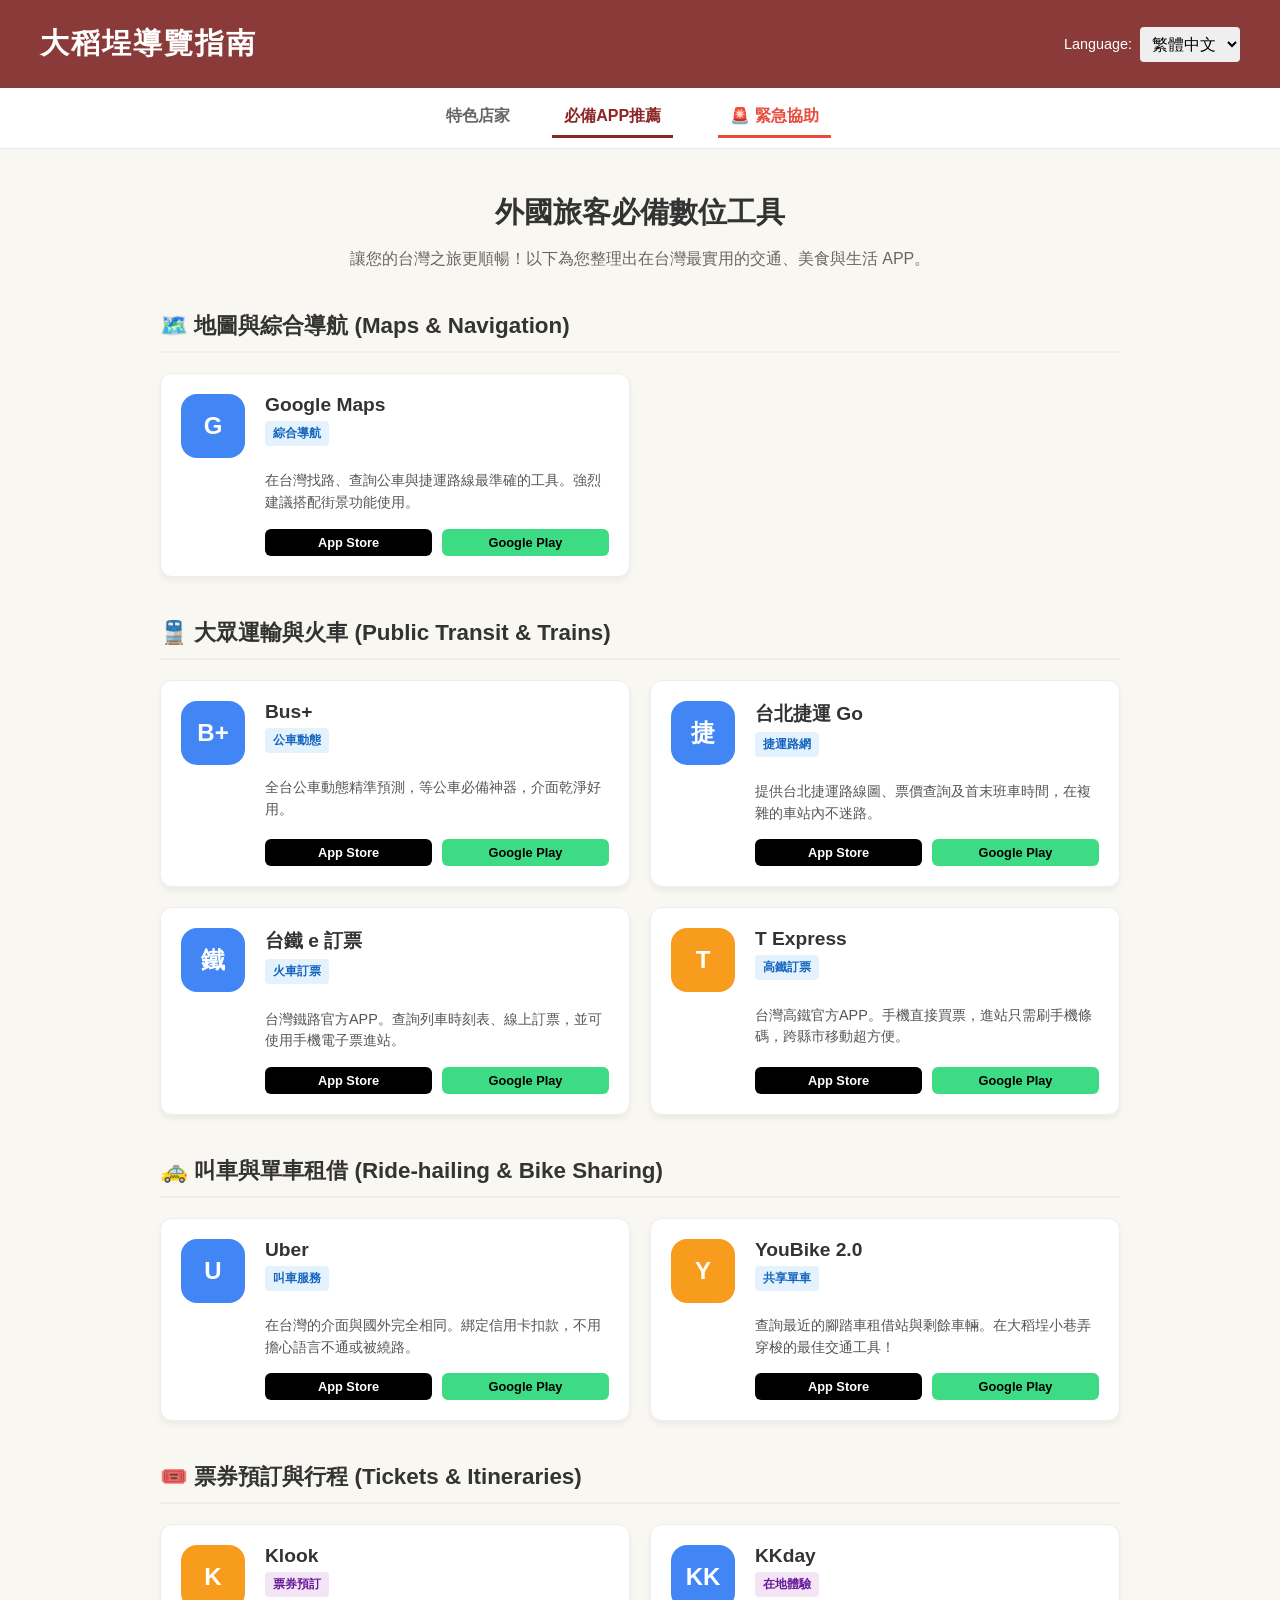
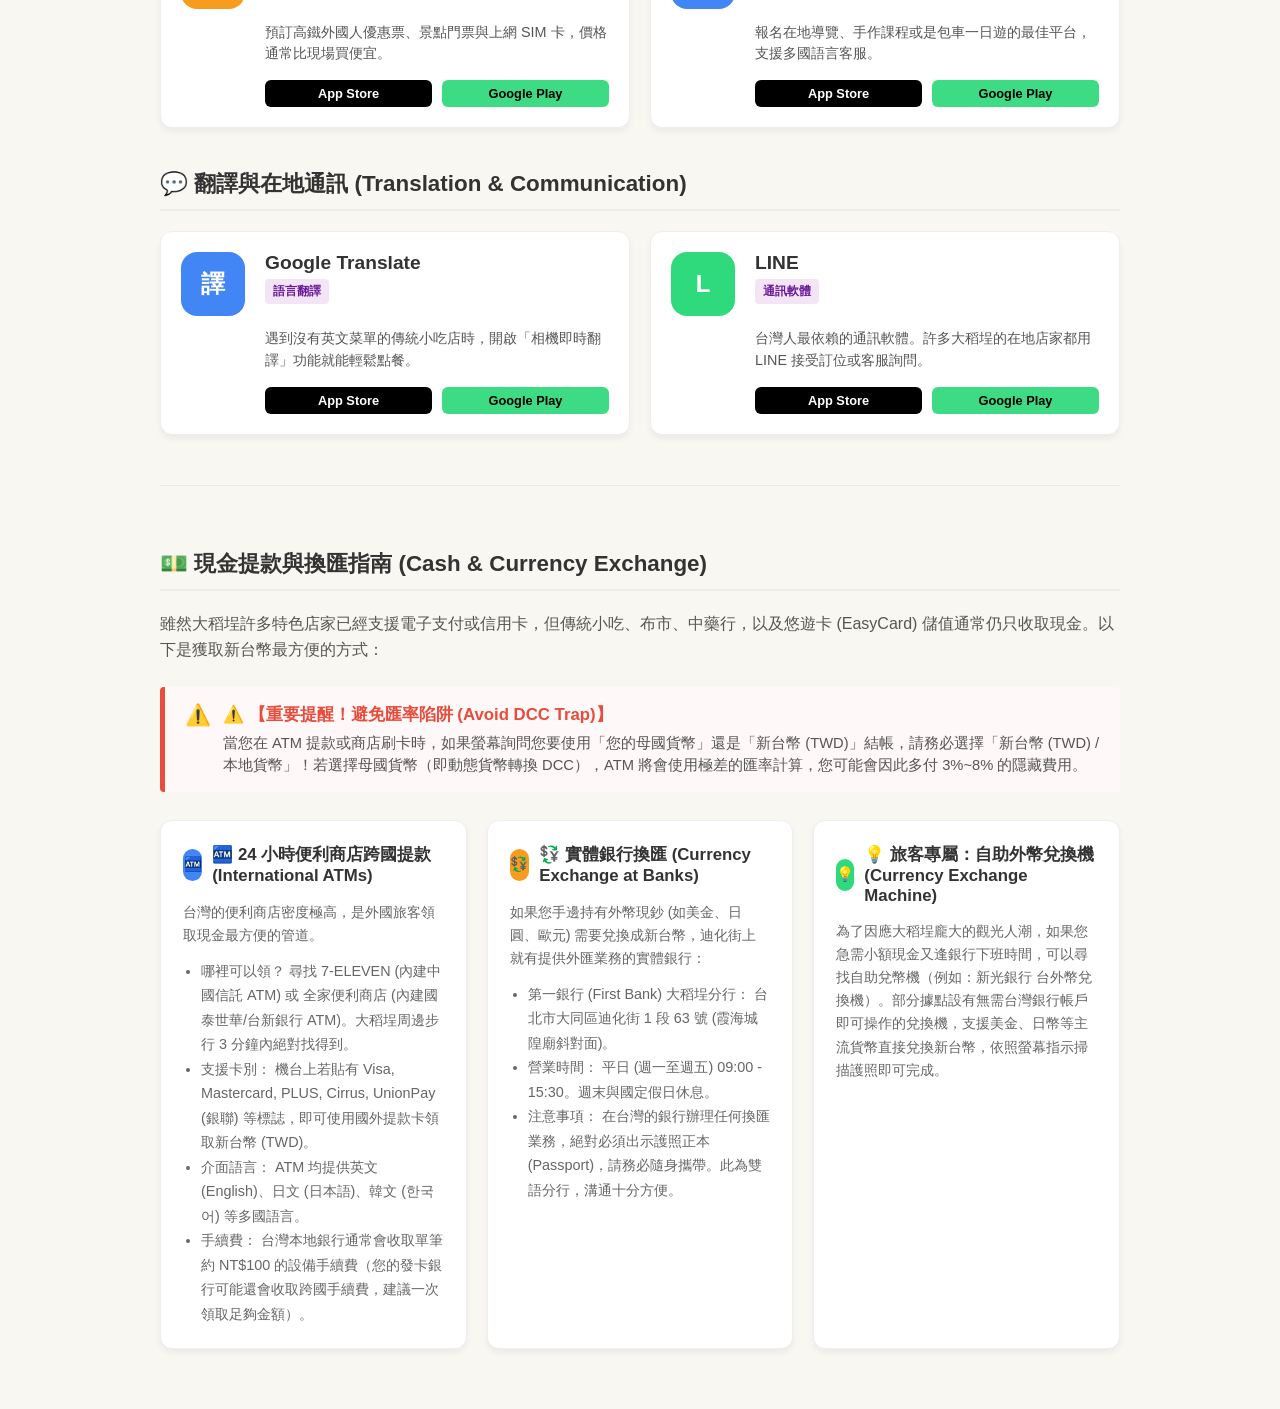
==== commit dc0e3e01: "修復亂碼" ====
--- a/apps-guide.html
+++ b/apps-guide.html
@@ -3,88 +3,85 @@
 <head>
     <meta charset="UTF-8">
     <meta name="viewport" content="width=device-width, initial-scale=1.0">
-    <title>?�灣?��?必�? APP | Dadaocheng Guide</title>
+    <title>台灣旅遊必備 APP | Dadaocheng Guide</title>
     <link rel="icon" type="image/png" href="favicon.png">
-   <!-- ?�入?��?�?PWA 設�? ?? -->
+    <!-- 引入支援 PWA 設定 👇 -->
     <link rel="manifest" href="manifest.json">
     <meta name="theme-color" content="#8B3A3A">
     <link rel="apple-touch-icon" href="favicon.png">
-    <!-- ?�入?��?�?PWA 設�? ?? -->
+    <!-- 引入支援 PWA 設定 👆 -->
     <link rel="stylesheet" href="style.css">
-<base target="_self">
+    <base target="_self">
 </head>
 <body>
   <header>
     <div class="header-container">
-        <!-- 左側：網站�?�?-->
+        <!-- 左側：網站標題 -->
         <div class="header-left">
-            <h1 id="site-title" data-i18n="site_title">大稻?��?覽�???/h1>
-        </div>
-            <!-- ?�側：�???��?見�?語�??�單?��?�?-->
+            <h1 id="site-title" data-i18n="site_title">大稻埕導覽指南</h1>
+        </div>
+        <!-- 右側：常見的語言選單 -->
         <div class="header-right">
             <div class="lang-selector">
                 <label for="lang-select">Language:</label>
                 <select id="lang-select">
-                    <option value="zh">繁�?中�?</option>
+                    <option value="zh">繁體中文</option>
                     <option value="en">English</option>
-                    <option value="ja">?�本�?/option>
-                    <option value="ko">?�국??/option>
+                    <option value="ja">日本語</option>
+                    <option value="ko">한국어</option>
                 </select>
             </div>
         </div>
     </div>
 </header>
 
-<!-- ?? ?��??�白?��?覽�?塊�??�在 header ??main 之�? -->
+<!-- 將空白導覽區塊放在 header 與 main 之間 -->
 <div class="sub-nav-container">
     <nav class="main-nav">
-        <a href="index.html" data-i18n="nav_shops">?�色店家</a>
-        <!-- ??apps-guide.html 中�?class="active" 要放?��??�這�? -->
-        <a href="apps-guide.html" class="active" data-i18n="nav_apps">必�?APP?�薦</a>
-        <a href="emergency.html" data-i18n="nav_emergency" style="margin: 0 15px; text-decoration: none; color: #e74c3c; font-weight: bold; border-bottom: 3px solid #e74c3c; padding-bottom: 5px;">?�� 緊急�???/a>
+        <a href="index.html" data-i18n="nav_shops" target="_self">特色店家</a>
+        <!-- 在 apps-guide.html 中，class="active" 要放在這 -->
+        <a href="apps-guide.html" class="active" data-i18n="nav_apps" target="_self">必備APP推薦</a>
+        <a href="emergency.html" data-i18n="nav_emergency" target="_self" style="margin: 0 15px; text-decoration: none; color: #e74c3c; font-weight: bold; border-bottom: 3px solid #e74c3c; padding-bottom: 5px;">🚨 緊急協助</a>
     </nav>
 </div>
 
 <main class="app-guide-main">
         <div class="intro-section">
-            <h2 data-i18n="intro_title">外�??�客必�??��?工具</h2>
-            <p data-i18n="intro_desc">讓您?�台????�更?�暢！以下為?�整?�出?�台???實用?�交?�、�?食�??�活 APP??/p>
-        </div>
-
-       <!-- 類別：地?��?綜�?導航 -->
-        <section class="app-category">
-            <h3 class="category-title" data-i18n="cat_nav">?���??��??��??��???(Maps & Navigation)</h3>
+            <h2 data-i18n="intro_title">外國旅客必備數位工具</h2>
+            <p data-i18n="intro_desc">讓您的台灣之旅更順暢！以下為您整理出在台灣最實用的交通、美食與生活 APP。</p>
+        </div>
+
+       <!-- 類別：地圖與綜合導航 -->
+        <section class="app-category">
+            <h3 class="category-title" data-i18n="cat_nav">🗺️ 地圖與綜合導航 (Maps & Navigation)</h3>
             <div class="app-grid">
                 <div class="app-card">
                     <div class="app-icon-wrapper"><div class="icon-placeholder bg-blue">G</div></div>
                     <div class="app-info">
                         <h4>Google Maps</h4>
-                        <span class="badge badge-transit" data-i18n="badge_nav">綜�?導航</span>
-                        <p class="description" data-i18n="desc_gmaps">?�台??��路、查詢公車�??��?路�??�準確?�工?�。強?�建議搭?��??��??�使?��?/p>
-                        <div class="download-links">
-                            <!-- ?? 已更?��?實�???�另?��?�?-->
+                        <span class="badge badge-transit" data-i18n="badge_nav">綜合導航</span>
+                        <p class="description" data-i18n="desc_gmaps">在台灣找路、查詢公車與捷運路線最準確的工具。強烈建議搭配街景功能使用。</p>
+                        <div class="download-links">
                             <a href="https://apps.apple.com/app/google-maps/id585027354" target="_self" class="btn-dl ios">App Store</a>
                             <a href="https://play.google.com/store/apps/details?id=com.google.android.apps.maps" target="_self" class="btn-dl android">Google Play</a>
                         </div>
                     </div>
                 </div>
-                              
-            </div>
-        </section>
-
-       <!-- 類別：大?��?輸�??��? -->
-        <section class="app-category">
-            <h3 class="category-title" data-i18n="cat_transit">?? 大眾?�輸?�火�?(Public Transit & Trains)</h3>
+            </div>
+        </section>
+
+       <!-- 類別：大眾運輸與火車 -->
+        <section class="app-category">
+            <h3 class="category-title" data-i18n="cat_transit">🚆 大眾運輸與火車 (Public Transit & Trains)</h3>
             <div class="app-grid">
                 
                 <div class="app-card">
                     <div class="app-icon-wrapper"><div class="icon-placeholder bg-blue">B+</div></div>
                     <div class="app-info">
                         <h4>Bus+</h4>
-                        <span class="badge badge-transit" data-i18n="badge_bus">?��??��?</span>
-                        <p class="description" data-i18n="desc_busplus">?�台?��??��?精�??�測，�??��?必�?神器，�??�乾淨好?��?/p>
-                        <div class="download-links">
-                            <!-- ?? 已更??Bus+ ?�實????�另?��?�?-->
+                        <span class="badge badge-transit" data-i18n="badge_bus">公車動態</span>
+                        <p class="description" data-i18n="desc_busplus">全台公車動態精準預測，等公車必備神器，介面乾淨好用。</p>
+                        <div class="download-links">
                             <a href="https://apps.apple.com/tw/app/id967861325" target="_self" class="btn-dl ios">App Store</a>
                             <a href="https://play.google.com/store/apps/details?id=hearsilent.busplus" target="_self" class="btn-dl android">Google Play</a>
                         </div>
@@ -92,43 +89,39 @@
                 </div>
 
                 <div class="app-card">
-                    <div class="app-icon-wrapper"><div class="icon-placeholder bg-blue">??/div></div>
-                    <div class="app-info">
-                        <h4>?��??��? Go</h4>
-                        <span class="badge badge-transit" data-i18n="badge_mrt">?��?路網</span>
-                        <p class="description" data-i18n="desc_mrtgo">?��??��??��?路�??�、票?�查詢�?首末?��??��?，在複�??��?站內不迷路�?/p>
-                        <div class="download-links">
-                            <!-- ?? 已更?�台?�捷??Go ?�實????�另?��?�?-->
+                    <div class="app-icon-wrapper"><div class="icon-placeholder bg-blue">捷</div></div>
+                    <div class="app-info">
+                        <h4>台北捷運 Go</h4>
+                        <span class="badge badge-transit" data-i18n="badge_mrt">捷運路網</span>
+                        <p class="description" data-i18n="desc_mrtgo">提供台北捷運路線圖、票價查詢及首末班車時間，在複雜的車站內不迷路。</p>
+                        <div class="download-links">
                             <a href="https://apps.apple.com/tw/app/%E5%8F%B0%E5%8C%97%E6%8D%B7%E9%81%8Bgo/id997212021" target="_self" class="btn-dl ios">App Store</a>
                             <a href="https://play.google.com/store/apps/details?id=tw.com.trtc.is.android05&hl=en_NZ" target="_self" class="btn-dl android">Google Play</a>
                         </div>
                     </div>
                 </div>
-                         <!-- ?��?：台??e 訂�?-->
-                <div class="app-card">
-                    <div class="app-icon-wrapper"><div class="icon-placeholder bg-blue">??/div></div>
-                    <div class="app-info">
-                        <h4>?�鐵 e 訂�?/h4>
-                        <!-- ?��??�翻譯�?�?badge_tra ??desc_tra -->
-                        <span class="badge badge-transit" >?��?訂票</span>
-                        <p class="description" data-i18n="desc_tra">?�鐵官方訂票 APP?�可?�詢?��??�刻表、�?上�?訂�?並直?�使?��?機�?得電子�?票進出站�?/p>
-                        <div class="download-links">
-                            <!-- ?�鐵官方?�實下�???? -->
-                            <a href="https://apps.apple.com/tw/app/?�鐵e訂�?id1441617748" target="_self" class="btn-dl ios">App Store</a>
+
+                <!-- 新增：台鐵 e 訂票 -->
+                <div class="app-card">
+                    <div class="app-icon-wrapper"><div class="icon-placeholder bg-blue">鐵</div></div>
+                    <div class="app-info">
+                        <h4>台鐵 e 訂票</h4>
+                        <span class="badge badge-transit" data-i18n="badge_tra">火車訂票</span>
+                        <p class="description" data-i18n="desc_tra">台鐵官方訂票 APP，可查詢列車時刻表、線上訂票，並直接使用手機取得電子票進出站。</p>
+                        <div class="download-links">
+                            <a href="https://apps.apple.com/tw/app/%E5%8F%B0%E9%90%B5e%E8%A8%82%E7%A5%A8/id1441617748" target="_self" class="btn-dl ios">App Store</a>
                             <a href="https://play.google.com/store/apps/details?id=tw.gov.tra.twtraffic" target="_self" class="btn-dl android">Google Play</a>
                         </div>
                     </div>
                 </div>
-
 
                 <div class="app-card">
                     <div class="app-icon-wrapper"><div class="icon-placeholder bg-orange">T</div></div>
                     <div class="app-info">
                         <h4>T Express</h4>
                         <span class="badge badge-transit" data-i18n="badge_hsr">高鐵訂票</span>
-                        <p class="description" data-i18n="desc_texpress">?�灣高鐵官方APP?��?機直?�買票�??��??��??��?機�?碼�?跨縣市移?��??�便??/p>
-                        <div class="download-links">
-                            <!-- ?? 已更??T Express ?�實????�另?��?�?-->
+                        <p class="description" data-i18n="desc_texpress">台灣高鐵官方APP。手機直接買票，進站只需刷手機條碼，跨縣市移動超方便。</p>
+                        <div class="download-links">
                             <a href="https://apps.apple.com/tw/app/id468963664" target="_self" class="btn-dl ios">App Store</a>
                             <a href="https://play.google.com/store/apps/details?id=tw.com.thsrc.texpress" target="_self" class="btn-dl android">Google Play</a>
                         </div>
@@ -137,18 +130,19 @@
 
             </div>
         </section>
-      <!-- 類別：叫車�??��?租�?-->
-        <section class="app-category">
-            <h3 class="category-title" data-i18n="cat_ride">?? ?��??�單車�???(Ride-hailing & Bike Sharing)</h3>
+
+      <!-- 類別：叫車與單車租借 -->
+        <section class="app-category">
+            <h3 class="category-title" data-i18n="cat_ride">🚕 叫車與單車租借 (Ride-hailing & Bike Sharing)</h3>
             <div class="app-grid">
                 
-                <!-- ?��?：Uber -->
+                <!-- 新增：Uber -->
                 <div class="app-card">
                     <div class="app-icon-wrapper"><div class="icon-placeholder bg-blue">U</div></div>
                     <div class="app-info">
                         <h4>Uber</h4>
-                        <span class="badge badge-transit" data-i18n="badge_taxi">?��??��?</span>
-                        <p class="description" data-i18n="desc_uber">?�台???介面?��?外�??�相?�。�?定信?�卡??��，�??��?心�?言不通�?被�?路�?/p>
+                        <span class="badge badge-transit" data-i18n="badge_taxi">叫車服務</span>
+                        <p class="description" data-i18n="desc_uber">在台灣的介面與國外完全相同。綁定信用卡扣款，不用擔心語言不通或被繞路。</p>
                         <div class="download-links">
                             <a href="https://apps.apple.com/app/uber/id368677368" target="_self" class="btn-dl ios">App Store</a>
                             <a href="https://play.google.com/store/apps/details?id=com.ubercab" target="_self" class="btn-dl android">Google Play</a>
@@ -156,15 +150,15 @@
                     </div>
                 </div>
 
-                <!-- ?��?：YouBike 2.0 -->
+                <!-- 新增：YouBike 2.0 -->
                 <div class="app-card">
                     <div class="app-icon-wrapper"><div class="icon-placeholder bg-orange">Y</div></div>
                     <div class="app-info">
                         <h4>YouBike 2.0</h4>
-                        <span class="badge badge-transit" data-i18n="badge_bike">?�享?��?</span>
-                        <p class="description" data-i18n="desc_youbike">?�詢?�近�??��?車�??��??�剩餘�?輛。在大稻?��?巷�?穿梭?��?佳交?�工?��?</p>
-                        <div class="download-links">
-                            <a href="https://apps.apple.com/tw/app/youbike微�??��?-官方??id1483423095" target="_self" class="btn-dl ios">App Store</a>
+                        <span class="badge badge-transit" data-i18n="badge_bike">共享單車</span>
+                        <p class="description" data-i18n="desc_youbike">查詢最近的腳踏車租借站與剩餘車輛。在大稻埕小巷弄穿梭的最佳交通工具！</p>
+                        <div class="download-links">
+                            <a href="https://apps.apple.com/tw/app/youbike%E5%BE%AE%E7%AC%91%E5%96%AE%E8%BB%8A2-0-%E5%AE%98%E6%96%B9%E7%89%88/id1483423095" target="_self" class="btn-dl ios">App Store</a>
                             <a href="https://play.google.com/store/apps/details?id=tw.com.youbike.plus&pcampaignid=web_share" target="_self" class="btn-dl android">Google Play</a>
                         </div>
                     </div>
@@ -173,21 +167,18 @@
             </div>
         </section>
 
-
-        <!-- 類別：票?��?訂�?行�? (?�新?��??��??��??��? -->
-        <section class="app-category">
-            <h3 class="category-title" data-i18n="cat_ticket">??�?票券?��??��?�?(Tickets & Itineraries)</h3>
-            <div class="app-grid">
-                <!-- ?�裡??Klook ?�卡?��???-->
+        <!-- 類別：票券預訂與行程 -->
+        <section class="app-category">
+            <h3 class="category-title" data-i18n="cat_ticket">🎟️ 票券預訂與行程 (Tickets & Itineraries)</h3>
+            <div class="app-grid">
                 <div class="app-card">
                     <div class="app-icon-wrapper"><div class="icon-placeholder bg-orange">K</div></div>
                     <div class="app-info">
                         <h4>Klook</h4>
-                        <span class="badge badge-tool" data-i18n="badge_ticket">票券?��?</span>
-                        <p class="description" data-i18n="desc_klook">?��?高鐵外�?人優?�票?�景點�?票�?上網 SIM ?��??�格?�常比現?�買便�???/p>
-                        <div class="download-links">
-                            <!-- ?? 已更??Klook ?�實????�另?��?�?-->
-                            <a href="https://apps.apple.com/tw/app/klook-?��??��?-?��?體�??��?平台/id961850126" target="_self" class="btn-dl ios">App Store</a>
+                        <span class="badge badge-tool" data-i18n="badge_ticket">票券預訂</span>
+                        <p class="description" data-i18n="desc_klook">預訂高鐵外國人優惠票、景點門票與上網 SIM 卡，價格通常比現場買便宜。</p>
+                        <div class="download-links">
+                            <a href="https://apps.apple.com/tw/app/klook-%E5%AE%A2%E8%B7%AF-%E6%97%85%E9%81%8A%E9%AB%94%E9%A9%97%E9%A0%90%E8%A8%82%E5%B9%B3%E5%8F%B0/id961850126" target="_self" class="btn-dl ios">App Store</a>
                             <a href="https://play.google.com/store/apps/details?id=com.klook" target="_self" class="btn-dl android">Google Play</a>
                         </div>
                     </div>
@@ -196,10 +187,9 @@
                     <div class="app-icon-wrapper"><div class="icon-placeholder bg-blue">KK</div></div>
                     <div class="app-info">
                         <h4>KKday</h4>
-                        <span class="badge badge-tool" data-i18n="badge_tour">?�地體�?</span>
-                        <p class="description" data-i18n="desc_kkday">?��??�地導覽?��?作課程�??��?車�??��??��?佳平?��??�援多�?語�?客�???/p>
-                        <div class="download-links">
-                            <!-- ?? 已更??KKday ?�實????�另?��?�?-->
+                        <span class="badge badge-tool" data-i18n="badge_tour">在地體驗</span>
+                        <p class="description" data-i18n="desc_kkday">報名在地導覽、手作課程或是包車一日遊的最佳平台，支援多國語言客服。</p>
+                        <div class="download-links">
                             <a href="https://apps.apple.com/us/app/kkday-your-travel-companion/id1248267356" target="_self" class="btn-dl ios">App Store</a>
                             <a href="https://play.google.com/store/apps/details?id=com.kkday.member&pcampaignid=web_share" target="_self" class="btn-dl android">Google Play</a>
                         </div>
@@ -208,18 +198,17 @@
             </div>
         </section>
 
-        <!-- 類別：翻譯�??�地?��? -->
-        <section class="app-category">
-            <h3 class="category-title" data-i18n="cat_comm">?�� 翻譯?�在?�通�? (Translation & Communication)</h3>
-            <div class="app-grid">
-                <div class="app-card">
-                    <div class="app-icon-wrapper"><div class="icon-placeholder bg-blue">??/div></div>
+        <!-- 類別：翻譯與在地通訊 -->
+        <section class="app-category">
+            <h3 class="category-title" data-i18n="cat_comm">💬 翻譯與在地通訊 (Translation & Communication)</h3>
+            <div class="app-grid">
+                <div class="app-card">
+                    <div class="app-icon-wrapper"><div class="icon-placeholder bg-blue">譯</div></div>
                     <div class="app-info">
                         <h4>Google Translate</h4>
-                        <span class="badge badge-tool" data-i18n="badge_translate">語�?翻譯</span>
-                        <p class="description" data-i18n="desc_translate">?�到沒�??��??�單?�傳統�??��??��??��??�相機即?�翻譯」�??�就?��?鬆�?餐�?/p>
-                        <div class="download-links">
-                            <!-- ?? 已更??Google Translate ?�實????�另?��?�?-->
+                        <span class="badge badge-tool" data-i18n="badge_translate">語言翻譯</span>
+                        <p class="description" data-i18n="desc_translate">遇到沒有英文菜單的傳統小吃店時，開啟「相機即時翻譯」功能就能輕鬆點餐。</p>
+                        <div class="download-links">
                             <a href="https://apps.apple.com/tw/app/id414706506" target="_self" class="btn-dl ios">App Store</a>
                             <a href="https://play.google.com/store/apps/details?id=com.google.android.apps.translate" target="_self" class="btn-dl android">Google Play</a>
                         </div>
@@ -229,10 +218,9 @@
                     <div class="app-icon-wrapper"><div class="icon-placeholder bg-green">L</div></div>
                     <div class="app-info">
                         <h4>LINE</h4>
-                        <span class="badge badge-tool" data-i18n="badge_comm">?��?軟�?</span>
-                        <p class="description" data-i18n="desc_line">?�灣人�?依賴?�通�?軟�??�許多大稻�??�在?��?家都??LINE ?��?訂�??�客?�詢?��?/p>
-                        <div class="download-links">
-                            <!-- ?? 已更??LINE ?�實????�另?��?�?-->
+                        <span class="badge badge-tool" data-i18n="badge_comm">通訊軟體</span>
+                        <p class="description" data-i18n="desc_line">台灣人最依賴的通訊軟體。許多大稻埕的在地店家都用 LINE 接受訂位或客服詢問。</p>
+                        <div class="download-links">
                             <a href="https://apps.apple.com/tw/app/id443904275" target="_self" class="btn-dl ios">App Store</a>
                             <a href="https://play.google.com/store/apps/details?id=jp.naver.line.android" target="_self" class="btn-dl android">Google Play</a>
                         </div>
@@ -240,67 +228,65 @@
                 </div>
             </div>
         </section>
-<!-- ?�� ?��??�款?��??��???(?��??��? -->
-        <!-- ?�� ?��??�款?��??��???(?��??��? -->
-<!-- ?�� ?��??�款?��??��???(?��??��? -->
+
 <section class="app-category exchange-guide" style="margin-top: 50px; border-top: 1px solid #eaeaea; padding-top: 40px;">
-    <h3 class="category-title" data-i18n="cat_exchange">?�� ?��??�款?��??��???(Cash & Currency Exchange)</h3>
-    <p style="color: #555; line-height: 1.6; margin-bottom: 25px;" data-i18n="desc_exchange_intro">?�然大稻?�許多特?��?家已經支?�電子支付�?信用?��?但傳統�??�、�?市、中?��?，以?��??�卡 (EasyCard) ?�值通常仍只?��??��??�以下是?��??�台�???�便?�方式�?</p>
-
-    <!-- DCC 警�? -->
+    <h3 class="category-title" data-i18n="cat_exchange">💵 現金提款與換匯指南 (Cash & Currency Exchange)</h3>
+    <p style="color: #555; line-height: 1.6; margin-bottom: 25px;" data-i18n="desc_exchange_intro">雖然大稻埕許多特色店家已經支援電子支付或信用卡，但傳統小吃、布市、中藥行，以及悠遊卡 (EasyCard) 儲值通常仍只收取現金。以下是獲取新台幣最方便的方式：</p>
+
+    <!-- DCC 警告 -->
     <div style="display: flex; gap: 12px; align-items: flex-start; padding: 16px 20px; background-color: #fff8f8; border-left: 5px solid #e74c3c; border-radius: 4px; margin-bottom: 28px;">
-        <span style="font-size: 1.3rem; line-height: 1.2;">?��?</span>
+        <span style="font-size: 1.3rem; line-height: 1.2;">⚠️</span>
         <div>
-            <h4 style="margin: 0 0 6px; color: #e74c3c; font-size: 1.05rem;" data-i18n="title_dcc">?��? ?��?要�??��??��??��??�阱 (Avoid DCC Trap)??/h4>
-            <p style="color: #555; line-height: 1.5; margin: 0; font-size: 0.92rem;" data-i18n="desc_dcc">?�您??ATM ?�款?��?店刷?��?，�??�螢幕詢?�您要使?�「您?��??�貨�?���??�「新?�幣 (TWD)?��?帳�?請�?必選?�「新?�幣 (TWD) / ?�地貨幣?��??�選?��??�貨�???��??�貨�????DCC）�?ATM 將�?使用極差?�匯?��?算�??�可?��??�此多�? 3%~8% ?�隱?�費?��?/p>
+            <h4 style="margin: 0 0 6px; color: #e74c3c; font-size: 1.05rem;" data-i18n="title_dcc">⚠️ 【重要提醒！避免匯率陷阱 (Avoid DCC Trap)】</h4>
+            <p style="color: #555; line-height: 1.5; margin: 0; font-size: 0.92rem;" data-i18n="desc_dcc">當您在 ATM 提款或商店刷卡時，如果螢幕詢問您要使用「您的母國貨幣」還是「新台幣 (TWD)」結帳，請務必選擇「新台幣 (TWD) / 本地貨幣」！若選擇母國貨幣（即動態貨幣轉換 DCC），ATM 將會使用極差的匯率計算，您可能會因此多付 3%~8% 的隱藏費用。</p>
         </div>
     </div>
 
     <div class="app-grid" style="grid-template-columns: repeat(auto-fit, minmax(300px, 1fr)); gap: 20px;">
 
-        <!-- 1. 便利?��??�款 -->
+        <!-- 1. 便利商店提款 -->
         <div class="app-card" style="display: block; padding: 22px;">
             <div style="display:flex; align-items:center; gap:10px; margin-bottom: 14px;">
-                <div class="icon-placeholder bg-blue" style="width:32px; height:32px; font-size:0.9rem; display:flex; align-items:center; justify-content:center;">?��</div>
-                <h4 style="margin: 0; color: #333; font-size: 1.05rem;" data-i18n="title_atm">?�� 24 小�?便利?��?跨�??�款 (International ATMs)</h4>
-            </div>
-            <p style="color: #666; font-size: 0.9rem; line-height: 1.6; margin-bottom: 12px;" data-i18n="desc_atm_intro">?�灣?�便?��?店�?度極高�??��??��?客�??�現?��??�便?�管?��?/p>
+                <div class="icon-placeholder bg-blue" style="width:32px; height:32px; font-size:0.9rem; display:flex; align-items:center; justify-content:center;">🏧</div>
+                <h4 style="margin: 0; color: #333; font-size: 1.05rem;" data-i18n="title_atm">🏧 24 小時便利商店跨國提款 (International ATMs)</h4>
+            </div>
+            <p style="color: #666; font-size: 0.9rem; line-height: 1.6; margin-bottom: 12px;" data-i18n="desc_atm_intro">台灣的便利商店密度極高，是外國旅客領取現金最方便的管道。</p>
             <ul style="color: #666; font-size: 0.9rem; line-height: 1.7; padding-left: 18px; margin: 0;">
-                <li data-i18n="atm_li_1">?�裡?�以?��? 尋找 7-ELEVEN (?�建中�?信�? ATM) ???�家便利?��? (?�建?�泰世華/?�新?��?ATM)?�大稻�??��?步�? 3 ?��??��?對找得到??/li>
-                <li data-i18n="atm_li_2">?�援?�別�?機台上若貼�? Visa, Mastercard, PLUS, Cirrus, UnionPay (?�?? 等�?誌�??�可使用?��??�款?��??�新?�幣 (TWD)??/li>
-                <li data-i18n="atm_li_3">介面語�?�?ATM ?��?供英??(English)?�日??(?�本�??��???(?�국?? 等�??��?言??/li>
-                <li data-i18n="atm_li_4">?��?費�? ?�灣?�地?�行通常?�收?�單筆�? NT$100 ?�設?��?續費（您?�發?��?行可?��??�收?�跨?��?續費，建議�?次�??�足夠�?額�???/li>
+                <li data-i18n="atm_li_1">哪裡可以領？ 尋找 7-ELEVEN (內建中國信託 ATM) 或 全家便利商店 (內建國泰世華/台新銀行 ATM)。大稻埕周邊步行 3 分鐘內絕對找得到。</li>
+                <li data-i18n="atm_li_2">支援卡別： 機台上若貼有 Visa, Mastercard, PLUS, Cirrus, UnionPay (銀聯) 等標誌，即可使用國外提款卡領取新台幣 (TWD)。</li>
+                <li data-i18n="atm_li_3">介面語言： ATM 均提供英文 (English)、日文 (日本語)、韓文 (한국어) 等多國語言。</li>
+                <li data-i18n="atm_li_4">手續費： 台灣本地銀行通常會收取單筆約 NT$100 的設備手續費（您的發卡銀行可能還會收取跨國手續費，建議一次領取足夠金額）。</li>
             </ul>
         </div>
 
-        <!-- 2. 實�??�行�???-->
+        <!-- 2. 實體銀行換匯 -->
         <div class="app-card" style="display: block; padding: 22px;">
             <div style="display:flex; align-items:center; gap:10px; margin-bottom: 14px;">
-                <div class="icon-placeholder bg-orange" style="width:32px; height:32px; font-size:0.9rem; display:flex; align-items:center; justify-content:center;">?��</div>
-                <h4 style="margin: 0; color: #333; font-size: 1.05rem;" data-i18n="title_bank">?�� 實�??�行�???(Currency Exchange at Banks)</h4>
-            </div>
-            <p style="color: #666; font-size: 0.9rem; line-height: 1.6; margin-bottom: 12px;" data-i18n="desc_bank_intro">如�??��??��??��?�?��??(如�??�、日?�、�??? ?�要�??��??�台�??迪�?街�?就�??��?外匯業�??�實體�?行�?</p>
+                <div class="icon-placeholder bg-orange" style="width:32px; height:32px; font-size:0.9rem; display:flex; align-items:center; justify-content:center;">💱</div>
+                <h4 style="margin: 0; color: #333; font-size: 1.05rem;" data-i18n="title_bank">💱 實體銀行換匯 (Currency Exchange at Banks)</h4>
+            </div>
+            <p style="color: #666; font-size: 0.9rem; line-height: 1.6; margin-bottom: 12px;" data-i18n="desc_bank_intro">如果您手邊持有外幣現鈔 (如美金、日圓、歐元) 需要兌換成新台幣，迪化街上就有提供外匯業務的實體銀行：</p>
             <ul style="color: #666; font-size: 0.9rem; line-height: 1.7; padding-left: 18px; margin: 0;">
-                <li data-i18n="bank_li_1">第�??��?(First Bank) 大稻?��?行�? ?��?市大?��?迪�?�?1 �?63 ??(?�海?��?廟�?對面)??/li>
-                <li data-i18n="bank_li_2">?�業?��?�?平日 (?��??�週�?) 09:00 - 15:30?�週末?��?定�??��??��?/li>
-                <li data-i18n="bank_li_3">注�?事�?�??�台????�行辦?�任何�??�業?��?絕�?必�??�示護照�?�� (Passport)，�??��??�身?�帶?�此?��?語�?行�?溝通�??�方便�?/li>
+                <li data-i18n="bank_li_1">第一銀行 (First Bank) 大稻埕分行： 台北市大同區迪化街 1 段 63 號 (霞海城隍廟斜對面)。</li>
+                <li data-i18n="bank_li_2">營業時間： 平日 (週一至週五) 09:00 - 15:30。週末與國定假日休息。</li>
+                <li data-i18n="bank_li_3">注意事項： 在台灣的銀行辦理任何換匯業務，絕對必須出示護照正本 (Passport)，請務必隨身攜帶。此為雙語分行，溝通十分方便。</li>
             </ul>
         </div>
 
-        <!-- 3. ?�助外幣?��?�?-->
+        <!-- 3. 自助外幣兌換機 -->
         <div class="app-card" style="display: block; padding: 22px;">
             <div style="display:flex; align-items:center; gap:10px; margin-bottom: 14px;">
-                <div class="icon-placeholder bg-green" style="width:32px; height:32px; font-size:0.9rem; display:flex; align-items:center; justify-content:center;">?��</div>
-                <h4 style="margin: 0; color: #333; font-size: 1.05rem;" data-i18n="title_machine">?�� ?�客專屬：自?��?�???��? (Currency Exchange Machine)</h4>
-            </div>
-            <p style="color: #666; font-size: 0.9rem; line-height: 1.6; margin: 0;" data-i18n="desc_machine">?��??��?大稻?��?大�?觀?�人潮�?如�??�急�?小�??��??�逢�?行�??��??��??�以尋找?�助?�幣機�?例�?：新?��?�??��?�???��?）。部?��?點設?�無?�?�灣?�行帳?�即?��?作�??��?機�??�援美�??�日�??主�?貨幣?�接?��??�台�??依照?��??�示?��?護照?�可完�???/p>
+                <div class="icon-placeholder bg-green" style="width:32px; height:32px; font-size:0.9rem; display:flex; align-items:center; justify-content:center;">💡</div>
+                <h4 style="margin: 0; color: #333; font-size: 1.05rem;" data-i18n="title_machine">💡 旅客專屬：自助外幣兌換機 (Currency Exchange Machine)</h4>
+            </div>
+            <p style="color: #666; font-size: 0.9rem; line-height: 1.6; margin: 0;" data-i18n="desc_machine">為了因應大稻埕龐大的觀光人潮，如果您急需小額現金又逢銀行下班時間，可以尋找自助兌幣機（例如：新光銀行 台外幣兌換機）。部分據點設有無需台灣銀行帳戶即可操作的兌換機，支援美金、日幣等主流貨幣直接兌換新台幣，依照螢幕指示掃描護照即可完成。</p>
         </div>
 
     </div>
 </section>
 
     </main>
-        <!-- 引入?�們接下�?要寫??JS 檔�? -->
+        <!-- 引入我們接下來要寫的 JS 檔 -->
   <script src="app-lang.js"></script>
 </body>
-</html>
+</html>
--- a/style.css
+++ b/style.css
@@ -488,4 +488,38 @@
         break-inside: avoid;
         page-break-inside: avoid;
     }
+}
+
+/* ===== 分類下拉選單樣式 (放大版) ===== */
+.category-select {
+    appearance: auto; /* 使用瀏覽器預設的下拉箭頭 */
+    padding: 12px 30px 12px 20px; /* 👆 1. 修改這裡：增加內邊距，讓按鈕變高 */
+    font-size: 1.25rem;           /* 👆 2. 修改這裡：把字體放大 */
+    font-weight: bold;
+    color: var(--primary-color);
+    background-color: var(--card-bg);
+    border: 2px solid var(--primary-color);
+    border-radius: 8px;
+    cursor: pointer;
+    min-width: 280px;             /* 👆 3. 修改這裡：增加最小寬度，讓它更有存在感 */
+    max-width: 100%;
+    outline: none;
+    transition: all 0.3s ease;
+    box-shadow: 0 2px 5px rgba(0,0,0,0.05);
+    text-align: center;           /* 👆 4. (選擇性) 新增這行讓裡面的文字置中 */
+}
+
+.category-select:focus, 
+.category-select:hover {
+    border-color: #6d2d2d;
+    box-shadow: 0 4px 10px rgba(139, 58, 58, 0.15);
+}
+
+/* 為了讓下拉選單在不同裝置上看起來更一致，微調 filter-bar */
+.filter-bar {
+    max-width: 1200px;
+    margin: 2rem auto;
+    display: flex;
+    justify-content: center; /* 讓下拉選單置中 */
+    padding: 0 1rem;
 }
